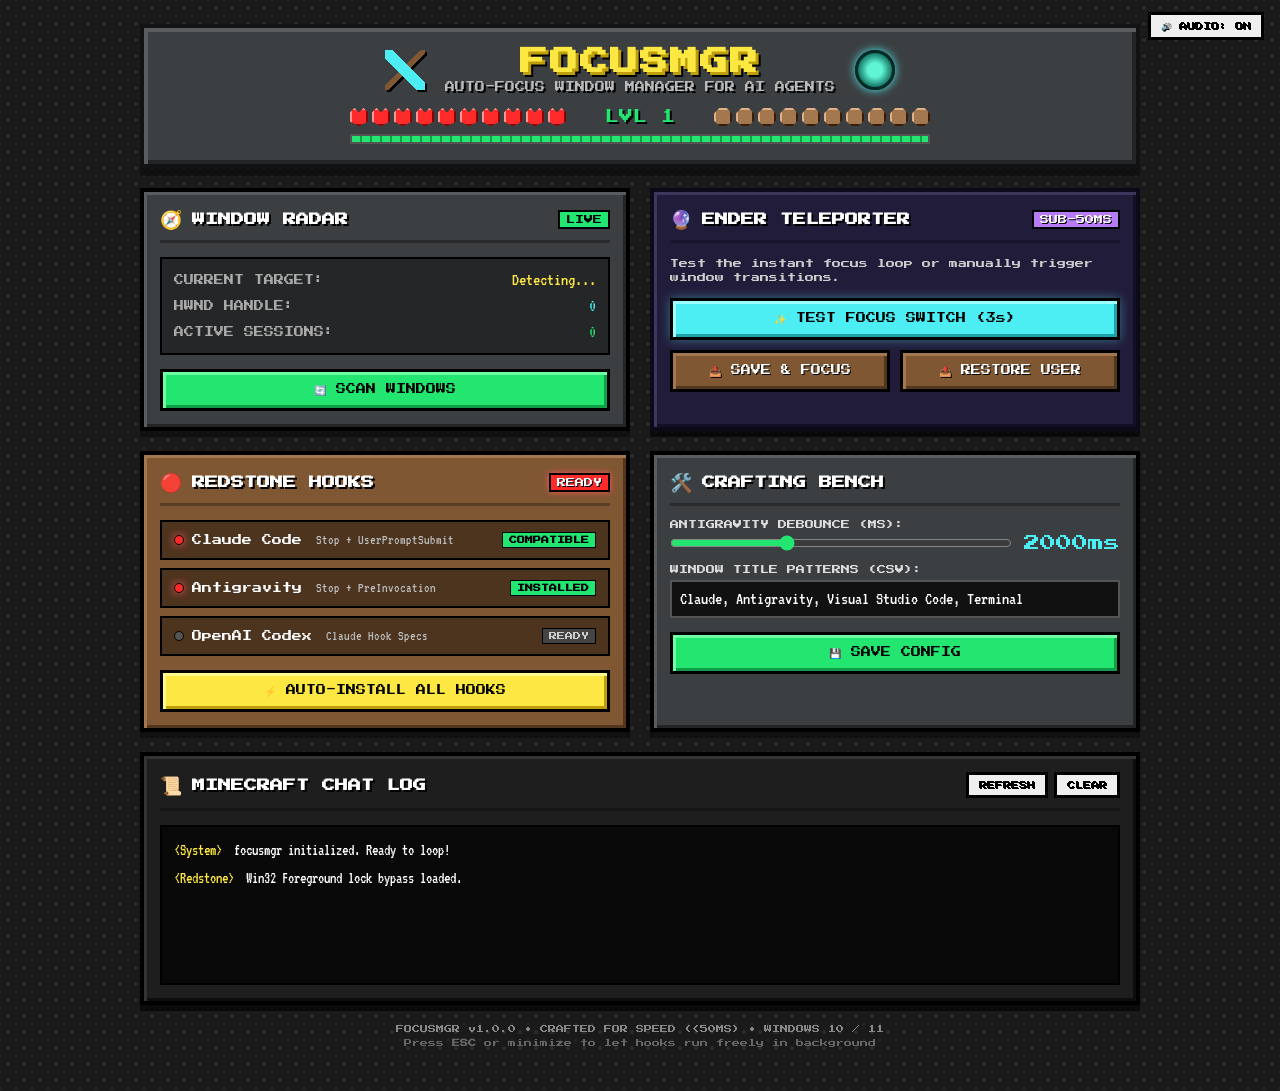
==== ui/index.html @ adc77a21 "feat: add Minecraft & colorful pixel themed UI dashboard with embedded server" ====
<!DOCTYPE html>
<html lang="en">
<head>
  <meta charset="UTF-8">
  <meta name="viewport" content="width=device-width, initial-scale=1.0">
  <title>focusmgr // Minecraft Pixel UI</title>
  <link rel="preconnect" href="https://fonts.googleapis.com">
  <link rel="preconnect" href="https://fonts.gstatic.com" crossorigin>
  <link href="https://fonts.googleapis.com/css2?family=Press+Start+2P&family=VT323&display=swap" rel="stylesheet">
  <link rel="stylesheet" href="style.css">
</head>
<body class="pixel-theme">
  <!-- Audio Controls overlay -->
  <div class="sound-toggle-bar">
    <button id="btn-sound-toggle" class="mc-btn mc-btn-small" title="Toggle retro 8-bit sounds">
      <span id="sound-icon">🔊</span> AUDIO: <span id="sound-status">ON</span>
    </button>
  </div>

  <div class="game-container">
    <!-- Header banner -->
    <header class="mc-header">
      <div class="title-container">
        <div class="pixel-icon sword-icon"></div>
        <div class="title-text-group">
          <h1 class="mc-title">FOCUSMGR</h1>
          <div class="mc-subtitle">AUTO-FOCUS WINDOW MANAGER FOR AI AGENTS</div>
        </div>
        <div class="pixel-icon pearl-icon"></div>
      </div>

      <!-- Player HUD -->
      <div class="player-hud">
        <div class="hud-row">
          <div class="hearts-container" id="hearts-bar" title="Active Agents Health">
            <!-- 10 pixel hearts rendered by JS -->
          </div>
          <div class="xp-level-badge" id="xp-level" title="Focus Switch Level">LVL 1</div>
          <div class="hunger-container" id="hunger-bar" title="Focus Manager Stamina">
            <!-- 10 pixel drumsticks rendered by JS -->
          </div>
        </div>
        <div class="xp-bar-container" title="System Experience / Hook Activity">
          <div class="xp-bar-fill" id="xp-fill"></div>
        </div>
      </div>
    </header>

    <!-- Main Grid -->
    <main class="dashboard-grid">
      <!-- Card 1: Active Window Radar (Compass) -->
      <section class="mc-card stone-card" id="radar-section">
        <div class="card-header">
          <span class="header-icon">🧭</span>
          <h2>WINDOW RADAR</h2>
          <span class="radar-ping" id="radar-indicator">LIVE</span>
        </div>
        <div class="card-body">
          <div class="radar-box">
            <div class="stat-row">
              <span class="stat-label">CURRENT TARGET:</span>
              <span class="stat-value highlight-gold" id="current-window-title">Detecting...</span>
            </div>
            <div class="stat-row">
              <span class="stat-label">HWND HANDLE:</span>
              <span class="stat-value highlight-cyan" id="current-window-hwnd">0</span>
            </div>
            <div class="stat-row">
              <span class="stat-label">ACTIVE SESSIONS:</span>
              <span class="stat-value highlight-emerald" id="active-sessions-count">0</span>
            </div>
          </div>
          <div class="button-group">
            <button id="btn-refresh-radar" class="mc-btn mc-btn-green">
              <span>🔄 SCAN WINDOWS</span>
            </button>
          </div>
        </div>
      </section>

      <!-- Card 2: Ender Pearl Teleporter (Test & Manual Controls) -->
      <section class="mc-card obsidian-card" id="teleport-section">
        <div class="card-header">
          <span class="header-icon">🔮</span>
          <h2>ENDER TELEPORTER</h2>
          <span class="badge-ender">SUB-50MS</span>
        </div>
        <div class="card-body">
          <p class="teleport-desc">
            Test the instant focus loop or manually trigger window transitions.
          </p>
          <div class="teleport-actions">
            <button id="btn-test-teleport" class="mc-btn mc-btn-diamond pulse-btn">
              <span>✨ TEST FOCUS SWITCH (3s)</span>
            </button>
            <div class="dual-buttons">
              <button id="btn-manual-save" class="mc-btn mc-btn-wood">
                <span>📥 SAVE & FOCUS</span>
              </button>
              <button id="btn-manual-restore" class="mc-btn mc-btn-wood">
                <span>📤 RESTORE USER</span>
              </button>
            </div>
          </div>
          <!-- Countdown Overlay Modal (Hidden by default) -->
          <div id="countdown-banner" class="countdown-banner hidden">
            <div class="countdown-text" id="countdown-text">WARPING IN 3...</div>
            <div class="countdown-subtext" id="countdown-subtext">Click on any other window now!</div>
          </div>
        </div>
      </section>

      <!-- Card 3: Redstone Hooks (Agent Integrations) -->
      <section class="mc-card wood-card" id="hooks-section">
        <div class="card-header">
          <span class="header-icon">🔴</span>
          <h2>REDSTONE HOOKS</h2>
          <span class="badge-redstone" id="hooks-status-badge">READY</span>
        </div>
        <div class="card-body">
          <div class="agent-list">
            <!-- Claude Code -->
            <div class="agent-item">
              <div class="agent-info">
                <span class="dust-dot active" id="dot-claude"></span>
                <span class="agent-name">Claude Code</span>
                <span class="agent-hook-info">Stop + UserPromptSubmit</span>
              </div>
              <span class="hook-badge active">COMPATIBLE</span>
            </div>

            <!-- Antigravity -->
            <div class="agent-item">
              <div class="agent-info">
                <span class="dust-dot active" id="dot-antigravity"></span>
                <span class="agent-name">Antigravity</span>
                <span class="agent-hook-info">Stop + PreInvocation</span>
              </div>
              <span class="hook-badge active">INSTALLED</span>
            </div>

            <!-- Codex -->
            <div class="agent-item">
              <div class="agent-info">
                <span class="dust-dot" id="dot-codex"></span>
                <span class="agent-name">OpenAI Codex</span>
                <span class="agent-hook-info">Claude Hook Specs</span>
              </div>
              <span class="hook-badge">READY</span>
            </div>
          </div>

          <div class="button-group">
            <button id="btn-install-hooks" class="mc-btn mc-btn-gold">
              <span>⚡ AUTO-INSTALL ALL HOOKS</span>
            </button>
          </div>
        </div>
      </section>

      <!-- Card 4: Redstone Repeater (Settings & Tuning) -->
      <section class="mc-card stone-card" id="settings-section">
        <div class="card-header">
          <span class="header-icon">🛠️</span>
          <h2>CRAFTING BENCH</h2>
        </div>
        <div class="card-body">
          <div class="form-group">
            <label for="input-debounce">ANTIGRAVITY DEBOUNCE (MS):</label>
            <div class="slider-container">
              <input type="range" id="input-debounce" min="500" max="5000" step="500" value="2000">
              <span id="debounce-val" class="highlight-cyan">2000ms</span>
            </div>
          </div>

          <div class="form-group">
            <label for="input-patterns">WINDOW TITLE PATTERNS (CSV):</label>
            <input type="text" id="input-patterns" class="mc-input" value="Claude, Antigravity, Visual Studio Code, Terminal">
          </div>

          <div class="button-group">
            <button id="btn-save-settings" class="mc-btn mc-btn-green">
              <span>💾 SAVE CONFIG</span>
            </button>
          </div>
        </div>
      </section>
    </main>

    <!-- Chat Console / Logs -->
    <section class="mc-card bedrock-card chat-section">
      <div class="card-header">
        <span class="header-icon">📜</span>
        <h2>MINECRAFT CHAT LOG</h2>
        <div class="chat-controls">
          <button id="btn-refresh-logs" class="mc-btn mc-btn-small">REFRESH</button>
          <button id="btn-clear-logs" class="mc-btn mc-btn-small">CLEAR</button>
        </div>
      </div>
      <div class="chat-log-window" id="chat-logs">
        <div class="chat-line"><span class="chat-sender">&lt;System&gt;</span> focusmgr initialized. Ready to loop!</div>
        <div class="chat-line"><span class="chat-sender">&lt;Redstone&gt;</span> Win32 Foreground lock bypass loaded.</div>
      </div>
    </section>

    <!-- Footer -->
    <footer class="mc-footer">
      <div>FOCUSMGR v1.0.0 &bull; CRAFTED FOR SPEED (&lt;50MS) &bull; WINDOWS 10 / 11</div>
      <div class="footer-hint">Press <b>ESC</b> or minimize to let hooks run freely in background</div>
    </footer>
  </div>

  <script src="app.js"></script>
</body>
</html>
---- ui/style.css ----
/* ==========================================================================
   MINECRAFT / COLOURFUL PIXEL THEME STYLESHEET FOR FOCUSMGR
   ========================================================================== */

:root {
  --mc-stone-light: #5a5d60;
  --mc-stone: #3c3f41;
  --mc-stone-dark: #222425;
  --mc-stone-shadow: #121314;

  --mc-wood-light: #a4784e;
  --mc-wood: #7f5733;
  --mc-wood-dark: #53361e;

  --mc-obsidian-light: #3f365e;
  --mc-obsidian: #221c3b;
  --mc-obsidian-dark: #120e24;

  --mc-diamond: #4dedf4;
  --mc-diamond-dark: #1ea3ab;
  --mc-emerald: #22e66f;
  --mc-emerald-dark: #119e48;
  --mc-gold: #fde843;
  --mc-gold-dark: #bf9e0b;
  --mc-redstone: #ff2a2a;
  --mc-redstone-glow: #ff5555;
  --mc-amethyst: #b87bf8;

  --mc-dirt: #866043;
  --mc-grass: #5d9e33;

  --font-pixel: 'Press Start 2P', monospace;
  --font-vt: 'VT323', monospace;
}

* {
  box-sizing: border-box;
  margin: 0;
  padding: 0;
  image-rendering: pixelated;
}

body.pixel-theme {
  background-color: #1a1a1a;
  background-image: 
    radial-gradient(#2a2a2a 15%, transparent 16%),
    radial-gradient(#222 15%, transparent 16%);
  background-size: 16px 16px;
  background-position: 0 0, 8px 8px;
  color: #ffffff;
  font-family: var(--font-pixel);
  min-height: 100vh;
  display: flex;
  justify-content: center;
  align-items: flex-start;
  padding: 24px 16px;
  user-select: none;
}

.sound-toggle-bar {
  position: fixed;
  top: 12px;
  right: 16px;
  z-index: 1000;
}

.game-container {
  width: 100%;
  max-width: 1000px;
  display: flex;
  flex-direction: column;
  gap: 20px;
}

/* ==========================================================================
   HEADER & PLAYER HUD
   ========================================================================== */

.mc-header {
  background: var(--mc-stone);
  border: 4px solid var(--mc-stone-shadow);
  box-shadow: 
    inset 4px 4px 0 var(--mc-stone-light),
    inset -4px -4px 0 var(--mc-stone-dark),
    0 8px 0 rgba(0, 0, 0, 0.4);
  padding: 20px;
  display: flex;
  flex-direction: column;
  gap: 16px;
  align-items: center;
}

.title-container {
  display: flex;
  align-items: center;
  gap: 20px;
  text-align: center;
}

.mc-title {
  font-size: 28px;
  color: var(--mc-gold);
  text-shadow: 
    3px 3px 0 var(--mc-gold-dark),
    5px 5px 0 #000;
  letter-spacing: 2px;
}

.mc-subtitle {
  font-size: 10px;
  color: #bbb;
  margin-top: 6px;
  text-shadow: 2px 2px 0 #000;
}

/* Pixel Icons */
.pixel-icon {
  width: 40px;
  height: 40px;
  display: inline-block;
  position: relative;
}

.sword-icon {
  background: 
    linear-gradient(45deg, transparent 40%, var(--mc-diamond) 40%, var(--mc-diamond) 60%, transparent 60%),
    linear-gradient(-45deg, transparent 45%, var(--mc-wood) 45%, var(--mc-wood) 55%, transparent 55%);
  filter: drop-shadow(2px 2px 0 #000);
}

.pearl-icon {
  background: radial-gradient(circle, #5ff4d4 30%, #177868 70%, #0c3d35 90%);
  border: 3px solid #062b25;
  border-radius: 50%;
  box-shadow: 0 0 10px #4dedf4;
  animation: floatOrb 2s ease-in-out infinite alternate;
}

@keyframes floatOrb {
  0% { transform: translateY(0); box-shadow: 0 0 8px #4dedf4; }
  100% { transform: translateY(-6px); box-shadow: 0 0 16px #4dedf4; }
}

/* HUD Bars */
.player-hud {
  width: 100%;
  max-width: 580px;
  display: flex;
  flex-direction: column;
  gap: 8px;
  align-items: center;
}

.hud-row {
  display: flex;
  justify-content: space-between;
  align-items: center;
  width: 100%;
}

.hearts-container, .hunger-container {
  display: flex;
  gap: 4px;
}

.pixel-heart {
  width: 18px;
  height: 18px;
  background-color: var(--mc-redstone);
  box-shadow: inset 2px 2px 0 #ff9999, inset -2px -2px 0 #880000, 1px 1px 0 #000;
  clip-path: polygon(25% 0%, 50% 25%, 75% 0%, 100% 25%, 100% 75%, 50% 100%, 0% 75%, 0% 25%);
}

.pixel-drumstick {
  width: 18px;
  height: 18px;
  background-color: var(--mc-wood-light);
  box-shadow: inset 2px 2px 0 #dfaf85, inset -2px -2px 0 #3a1c06, 1px 1px 0 #000;
  clip-path: polygon(30% 0, 70% 0, 100% 30%, 100% 70%, 70% 100%, 30% 100%, 0 70%, 0 30%);
}

.xp-level-badge {
  color: var(--mc-emerald);
  font-size: 14px;
  text-shadow: 2px 2px 0 #000;
  padding: 0 8px;
}

.xp-bar-container {
  width: 100%;
  height: 10px;
  background: #000;
  border: 2px solid #555;
  box-shadow: inset 1px 1px 0 #222;
  position: relative;
  overflow: hidden;
}

.xp-bar-fill {
  height: 100%;
  width: 100%;
  background: repeating-linear-gradient(
    90deg,
    var(--mc-emerald),
    var(--mc-emerald) 8px,
    var(--mc-emerald-dark) 8px,
    var(--mc-emerald-dark) 10px
  );
  transition: width 0.3s ease;
}

/* ==========================================================================
   CARDS & GRID
   ========================================================================== */

.dashboard-grid {
  display: grid;
  grid-template-columns: repeat(auto-fit, minmax(440px, 1fr));
  gap: 20px;
}

.mc-card {
  padding: 16px;
  border: 4px solid #000;
  box-shadow: 0 6px 0 rgba(0,0,0,0.5);
  display: flex;
  flex-direction: column;
  gap: 14px;
}

.stone-card {
  background: var(--mc-stone);
  box-shadow: 
    inset 3px 3px 0 var(--mc-stone-light),
    inset -3px -3px 0 var(--mc-stone-dark),
    0 6px 0 rgba(0,0,0,0.4);
}

.obsidian-card {
  background: var(--mc-obsidian);
  box-shadow: 
    inset 3px 3px 0 var(--mc-obsidian-light),
    inset -3px -3px 0 var(--mc-obsidian-dark),
    0 6px 0 rgba(0,0,0,0.6);
  border-color: #0c0a18;
}

.wood-card {
  background: var(--mc-wood);
  box-shadow: 
    inset 3px 3px 0 var(--mc-wood-light),
    inset -3px -3px 0 var(--mc-wood-dark),
    0 6px 0 rgba(0,0,0,0.4);
}

.bedrock-card {
  background: #1e1e1e;
  box-shadow: 
    inset 3px 3px 0 #333,
    inset -3px -3px 0 #0d0d0d,
    0 6px 0 rgba(0,0,0,0.6);
}

.card-header {
  display: flex;
  align-items: center;
  gap: 10px;
  border-bottom: 3px solid rgba(0, 0, 0, 0.3);
  padding-bottom: 10px;
}

.card-header h2 {
  font-size: 13px;
  color: #fff;
  text-shadow: 2px 2px 0 #000;
  flex: 1;
}

.header-icon {
  font-size: 18px;
}

.radar-ping {
  font-size: 9px;
  background: var(--mc-emerald);
  color: #000;
  padding: 3px 6px;
  border: 2px solid #000;
  animation: radarBlink 1.5s infinite;
}

@keyframes radarBlink {
  0%, 100% { opacity: 1; }
  50% { opacity: 0.4; }
}

.badge-ender {
  font-size: 9px;
  background: var(--mc-amethyst);
  color: #fff;
  padding: 3px 6px;
  border: 2px solid #000;
  text-shadow: 1px 1px 0 #000;
}

.badge-redstone {
  font-size: 9px;
  background: var(--mc-redstone);
  color: #fff;
  padding: 3px 6px;
  border: 2px solid #000;
  box-shadow: 0 0 6px var(--mc-redstone-glow);
  text-shadow: 1px 1px 0 #000;
}

.card-body {
  display: flex;
  flex-direction: column;
  gap: 14px;
}

/* Radar Details Box */
.radar-box {
  background: rgba(0, 0, 0, 0.4);
  border: 2px solid #000;
  padding: 12px;
  display: flex;
  flex-direction: column;
  gap: 8px;
}

.stat-row {
  display: flex;
  justify-content: space-between;
  align-items: center;
  font-size: 10px;
}

.stat-label {
  color: #aaa;
}

.stat-value {
  font-family: var(--font-vt);
  font-size: 18px;
  max-width: 260px;
  overflow: hidden;
  text-overflow: ellipsis;
  white-space: nowrap;
}

.highlight-gold { color: var(--mc-gold); }
.highlight-cyan { color: var(--mc-diamond); }
.highlight-emerald { color: var(--mc-emerald); }

/* Buttons */
.mc-btn {
  font-family: var(--font-pixel);
  font-size: 10px;
  padding: 12px 14px;
  border: 3px solid #000;
  cursor: pointer;
  outline: none;
  display: inline-flex;
  justify-content: center;
  align-items: center;
  gap: 8px;
  text-align: center;
  text-shadow: 1px 1px 0 #000;
  transition: transform 0.05s ease;
  user-select: none;
}

.mc-btn:active {
  transform: translate(2px, 2px);
  box-shadow: none !important;
}

.mc-btn-small {
  padding: 6px 10px;
  font-size: 8px;
}

/* Button Themes */
.mc-btn-green {
  background: var(--mc-emerald);
  color: #000;
  text-shadow: none;
  box-shadow: inset 3px 3px 0 #6effa2, inset -3px -3px 0 var(--mc-emerald-dark);
}

.mc-btn-diamond {
  background: var(--mc-diamond);
  color: #000;
  text-shadow: none;
  box-shadow: inset 3px 3px 0 #9effff, inset -3px -3px 0 var(--mc-diamond-dark), 0 0 10px rgba(77, 237, 244, 0.4);
}

.mc-btn-gold {
  background: var(--mc-gold);
  color: #000;
  text-shadow: none;
  box-shadow: inset 3px 3px 0 #fff88f, inset -3px -3px 0 var(--mc-gold-dark);
}

.mc-btn-wood {
  background: var(--mc-wood);
  color: #fff;
  box-shadow: inset 3px 3px 0 var(--mc-wood-light), inset -3px -3px 0 var(--mc-wood-dark);
}

.pulse-btn {
  animation: buttonPulse 2.5s infinite;
}

@keyframes buttonPulse {
  0%, 100% { box-shadow: inset 3px 3px 0 #9effff, inset -3px -3px 0 var(--mc-diamond-dark), 0 0 4px #4dedf4; }
  50% { box-shadow: inset 3px 3px 0 #9effff, inset -3px -3px 0 var(--mc-diamond-dark), 0 0 18px #4dedf4; }
}

.button-group {
  display: flex;
  gap: 10px;
}

.button-group .mc-btn {
  flex: 1;
}

.dual-buttons {
  display: flex;
  gap: 10px;
}

.dual-buttons .mc-btn {
  flex: 1;
}

.teleport-desc {
  font-size: 9px;
  color: #ccc;
  line-height: 1.5;
}

.teleport-actions {
  display: flex;
  flex-direction: column;
  gap: 10px;
}

/* Countdown Banner */
.countdown-banner {
  background: rgba(0, 0, 0, 0.85);
  border: 3px solid var(--mc-diamond);
  padding: 16px;
  text-align: center;
  display: flex;
  flex-direction: column;
  gap: 8px;
  animation: borderGlow 1s infinite alternate;
}

@keyframes borderGlow {
  0% { border-color: var(--mc-diamond); }
  100% { border-color: var(--mc-amethyst); }
}

.countdown-banner.hidden {
  display: none;
}

.countdown-text {
  font-size: 16px;
  color: var(--mc-gold);
  text-shadow: 2px 2px 0 #000;
}

.countdown-subtext {
  font-size: 8px;
  color: #fff;
}

/* Agent List */
.agent-list {
  display: flex;
  flex-direction: column;
  gap: 8px;
}

.agent-item {
  background: rgba(0, 0, 0, 0.4);
  border: 2px solid #000;
  padding: 10px 12px;
  display: flex;
  justify-content: space-between;
  align-items: center;
}

.agent-info {
  display: flex;
  align-items: center;
  gap: 8px;
}

.dust-dot {
  width: 10px;
  height: 10px;
  border-radius: 50%;
  background: #555;
  border: 1px solid #000;
}

.dust-dot.active {
  background: var(--mc-redstone);
  box-shadow: 0 0 8px var(--mc-redstone-glow);
}

.agent-name {
  font-size: 10px;
}

.agent-hook-info {
  font-family: var(--font-vt);
  font-size: 14px;
  color: #bbb;
  margin-left: 6px;
}

.hook-badge {
  font-size: 8px;
  padding: 3px 6px;
  background: #444;
  color: #ccc;
  border: 1px solid #000;
}

.hook-badge.active {
  background: var(--mc-emerald);
  color: #000;
  font-weight: bold;
}

/* Forms & Inputs */
.form-group {
  display: flex;
  flex-direction: column;
  gap: 6px;
}

.form-group label {
  font-size: 9px;
  color: #ddd;
}

.slider-container {
  display: flex;
  align-items: center;
  gap: 12px;
}

input[type="range"] {
  flex: 1;
  accent-color: var(--mc-emerald);
  cursor: pointer;
}

.mc-input {
  font-family: var(--font-vt);
  font-size: 18px;
  padding: 8px;
  background: #111;
  color: #fff;
  border: 2px solid #555;
  outline: none;
}

.mc-input:focus {
  border-color: var(--mc-diamond);
}

/* Chat Log Box */
.chat-section {
  grid-column: 1 / -1;
}

.chat-controls {
  display: flex;
  gap: 6px;
}

.chat-log-window {
  background: rgba(0, 0, 0, 0.7);
  border: 2px solid #000;
  padding: 12px;
  height: 160px;
  overflow-y: auto;
  display: flex;
  flex-direction: column;
  gap: 6px;
  font-family: var(--font-vt);
  font-size: 16px;
}

.chat-line {
  line-height: 1.4;
  word-break: break-word;
}

.chat-sender {
  color: var(--mc-gold);
  margin-right: 6px;
}

.chat-line.info { color: #fff; }
.chat-line.warn { color: var(--mc-gold); }
.chat-line.error { color: var(--mc-redstone); }
.chat-line.success { color: var(--mc-emerald); }

/* Footer */
.mc-footer {
  text-align: center;
  font-size: 8px;
  color: #888;
  display: flex;
  flex-direction: column;
  gap: 6px;
  padding-bottom: 20px;
}

.footer-hint {
  color: #666;
}

/* Scrollbars */
::-webkit-scrollbar {
  width: 8px;
}
::-webkit-scrollbar-track {
  background: #111;
}
::-webkit-scrollbar-thumb {
  background: var(--mc-stone-light);
  border: 2px solid #000;
}
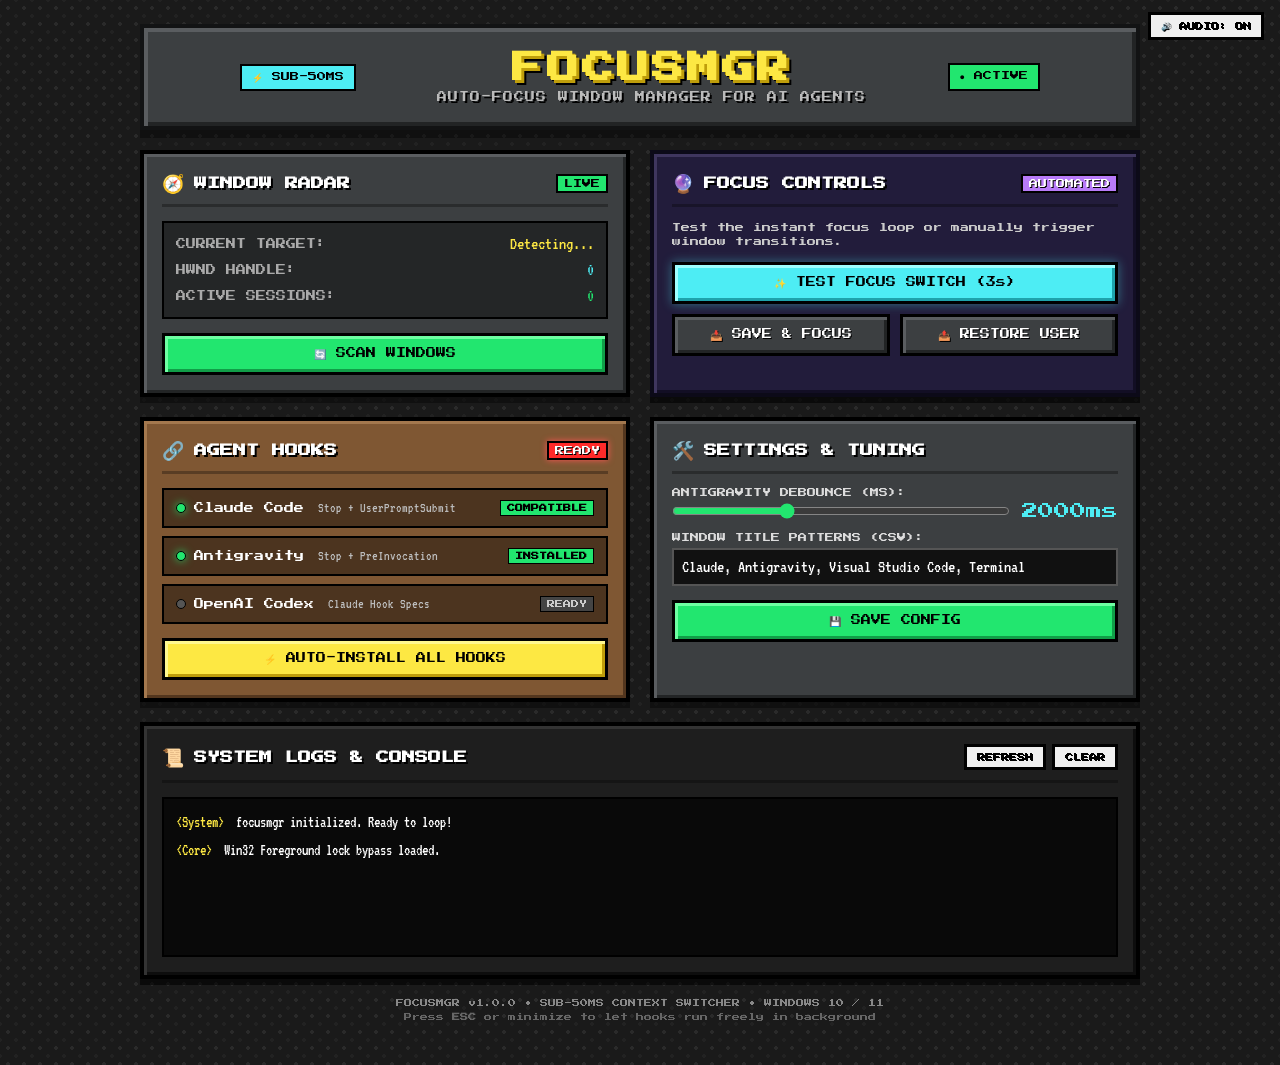
==== commit 4908e27d: "refactor: remove Minecraft references, health bar, and food bar; clean colourful pixel theme" ====
--- a/ui/index.html
+++ b/ui/index.html
@@ -3,7 +3,7 @@
 <head>
   <meta charset="UTF-8">
   <meta name="viewport" content="width=device-width, initial-scale=1.0">
-  <title>focusmgr // Minecraft Pixel UI</title>
+  <title>focusmgr // Pixel UI</title>
   <link rel="preconnect" href="https://fonts.googleapis.com">
   <link rel="preconnect" href="https://fonts.gstatic.com" crossorigin>
   <link href="https://fonts.googleapis.com/css2?family=Press+Start+2P&family=VT323&display=swap" rel="stylesheet">
@@ -12,44 +12,28 @@
 <body class="pixel-theme">
   <!-- Audio Controls overlay -->
   <div class="sound-toggle-bar">
-    <button id="btn-sound-toggle" class="mc-btn mc-btn-small" title="Toggle retro 8-bit sounds">
+    <button id="btn-sound-toggle" class="pixel-btn pixel-btn-small" title="Toggle retro 8-bit sounds">
       <span id="sound-icon">🔊</span> AUDIO: <span id="sound-status">ON</span>
     </button>
   </div>
 
   <div class="game-container">
     <!-- Header banner -->
-    <header class="mc-header">
+    <header class="pixel-header">
       <div class="title-container">
-        <div class="pixel-icon sword-icon"></div>
+        <span class="pixel-badge badge-speed">⚡ SUB-50MS</span>
         <div class="title-text-group">
-          <h1 class="mc-title">FOCUSMGR</h1>
-          <div class="mc-subtitle">AUTO-FOCUS WINDOW MANAGER FOR AI AGENTS</div>
+          <h1 class="pixel-title">FOCUSMGR</h1>
+          <div class="pixel-subtitle">AUTO-FOCUS WINDOW MANAGER FOR AI AGENTS</div>
         </div>
-        <div class="pixel-icon pearl-icon"></div>
-      </div>
-
-      <!-- Player HUD -->
-      <div class="player-hud">
-        <div class="hud-row">
-          <div class="hearts-container" id="hearts-bar" title="Active Agents Health">
-            <!-- 10 pixel hearts rendered by JS -->
-          </div>
-          <div class="xp-level-badge" id="xp-level" title="Focus Switch Level">LVL 1</div>
-          <div class="hunger-container" id="hunger-bar" title="Focus Manager Stamina">
-            <!-- 10 pixel drumsticks rendered by JS -->
-          </div>
-        </div>
-        <div class="xp-bar-container" title="System Experience / Hook Activity">
-          <div class="xp-bar-fill" id="xp-fill"></div>
-        </div>
+        <span class="pixel-badge badge-live">● ACTIVE</span>
       </div>
     </header>
 
     <!-- Main Grid -->
     <main class="dashboard-grid">
-      <!-- Card 1: Active Window Radar (Compass) -->
-      <section class="mc-card stone-card" id="radar-section">
+      <!-- Card 1: Active Window Radar -->
+      <section class="pixel-card dark-card" id="radar-section">
         <div class="card-header">
           <span class="header-icon">🧭</span>
           <h2>WINDOW RADAR</h2>
@@ -71,58 +55,58 @@
             </div>
           </div>
           <div class="button-group">
-            <button id="btn-refresh-radar" class="mc-btn mc-btn-green">
+            <button id="btn-refresh-radar" class="pixel-btn pixel-btn-green">
               <span>🔄 SCAN WINDOWS</span>
             </button>
           </div>
         </div>
       </section>
 
-      <!-- Card 2: Ender Pearl Teleporter (Test & Manual Controls) -->
-      <section class="mc-card obsidian-card" id="teleport-section">
+      <!-- Card 2: Focus Switcher (Test & Manual Controls) -->
+      <section class="pixel-card purple-card" id="teleport-section">
         <div class="card-header">
           <span class="header-icon">🔮</span>
-          <h2>ENDER TELEPORTER</h2>
-          <span class="badge-ender">SUB-50MS</span>
+          <h2>FOCUS CONTROLS</h2>
+          <span class="badge-purple">AUTOMATED</span>
         </div>
         <div class="card-body">
           <p class="teleport-desc">
             Test the instant focus loop or manually trigger window transitions.
           </p>
           <div class="teleport-actions">
-            <button id="btn-test-teleport" class="mc-btn mc-btn-diamond pulse-btn">
+            <button id="btn-test-teleport" class="pixel-btn pixel-btn-diamond pulse-btn">
               <span>✨ TEST FOCUS SWITCH (3s)</span>
             </button>
             <div class="dual-buttons">
-              <button id="btn-manual-save" class="mc-btn mc-btn-wood">
+              <button id="btn-manual-save" class="pixel-btn pixel-btn-dark">
                 <span>📥 SAVE & FOCUS</span>
               </button>
-              <button id="btn-manual-restore" class="mc-btn mc-btn-wood">
+              <button id="btn-manual-restore" class="pixel-btn pixel-btn-dark">
                 <span>📤 RESTORE USER</span>
               </button>
             </div>
           </div>
           <!-- Countdown Overlay Modal (Hidden by default) -->
           <div id="countdown-banner" class="countdown-banner hidden">
-            <div class="countdown-text" id="countdown-text">WARPING IN 3...</div>
+            <div class="countdown-text" id="countdown-text">SWITCHING IN 3...</div>
             <div class="countdown-subtext" id="countdown-subtext">Click on any other window now!</div>
           </div>
         </div>
       </section>
 
-      <!-- Card 3: Redstone Hooks (Agent Integrations) -->
-      <section class="mc-card wood-card" id="hooks-section">
+      <!-- Card 3: Agent Hooks -->
+      <section class="pixel-card brown-card" id="hooks-section">
         <div class="card-header">
-          <span class="header-icon">🔴</span>
-          <h2>REDSTONE HOOKS</h2>
-          <span class="badge-redstone" id="hooks-status-badge">READY</span>
+          <span class="header-icon">🔗</span>
+          <h2>AGENT HOOKS</h2>
+          <span class="badge-red" id="hooks-status-badge">READY</span>
         </div>
         <div class="card-body">
           <div class="agent-list">
             <!-- Claude Code -->
             <div class="agent-item">
               <div class="agent-info">
-                <span class="dust-dot active" id="dot-claude"></span>
+                <span class="status-dot active" id="dot-claude"></span>
                 <span class="agent-name">Claude Code</span>
                 <span class="agent-hook-info">Stop + UserPromptSubmit</span>
               </div>
@@ -132,7 +116,7 @@
             <!-- Antigravity -->
             <div class="agent-item">
               <div class="agent-info">
-                <span class="dust-dot active" id="dot-antigravity"></span>
+                <span class="status-dot active" id="dot-antigravity"></span>
                 <span class="agent-name">Antigravity</span>
                 <span class="agent-hook-info">Stop + PreInvocation</span>
               </div>
@@ -142,7 +126,7 @@
             <!-- Codex -->
             <div class="agent-item">
               <div class="agent-info">
-                <span class="dust-dot" id="dot-codex"></span>
+                <span class="status-dot" id="dot-codex"></span>
                 <span class="agent-name">OpenAI Codex</span>
                 <span class="agent-hook-info">Claude Hook Specs</span>
               </div>
@@ -151,18 +135,18 @@
           </div>
 
           <div class="button-group">
-            <button id="btn-install-hooks" class="mc-btn mc-btn-gold">
+            <button id="btn-install-hooks" class="pixel-btn pixel-btn-gold">
               <span>⚡ AUTO-INSTALL ALL HOOKS</span>
             </button>
           </div>
         </div>
       </section>
 
-      <!-- Card 4: Redstone Repeater (Settings & Tuning) -->
-      <section class="mc-card stone-card" id="settings-section">
+      <!-- Card 4: Settings & Tuning -->
+      <section class="pixel-card dark-card" id="settings-section">
         <div class="card-header">
           <span class="header-icon">🛠️</span>
-          <h2>CRAFTING BENCH</h2>
+          <h2>SETTINGS & TUNING</h2>
         </div>
         <div class="card-body">
           <div class="form-group">
@@ -175,11 +159,11 @@
 
           <div class="form-group">
             <label for="input-patterns">WINDOW TITLE PATTERNS (CSV):</label>
-            <input type="text" id="input-patterns" class="mc-input" value="Claude, Antigravity, Visual Studio Code, Terminal">
+            <input type="text" id="input-patterns" class="pixel-input" value="Claude, Antigravity, Visual Studio Code, Terminal">
           </div>
 
           <div class="button-group">
-            <button id="btn-save-settings" class="mc-btn mc-btn-green">
+            <button id="btn-save-settings" class="pixel-btn pixel-btn-green">
               <span>💾 SAVE CONFIG</span>
             </button>
           </div>
@@ -188,24 +172,24 @@
     </main>
 
     <!-- Chat Console / Logs -->
-    <section class="mc-card bedrock-card chat-section">
+    <section class="pixel-card bedrock-card chat-section">
       <div class="card-header">
         <span class="header-icon">📜</span>
-        <h2>MINECRAFT CHAT LOG</h2>
+        <h2>SYSTEM LOGS & CONSOLE</h2>
         <div class="chat-controls">
-          <button id="btn-refresh-logs" class="mc-btn mc-btn-small">REFRESH</button>
-          <button id="btn-clear-logs" class="mc-btn mc-btn-small">CLEAR</button>
+          <button id="btn-refresh-logs" class="pixel-btn pixel-btn-small">REFRESH</button>
+          <button id="btn-clear-logs" class="pixel-btn pixel-btn-small">CLEAR</button>
         </div>
       </div>
       <div class="chat-log-window" id="chat-logs">
         <div class="chat-line"><span class="chat-sender">&lt;System&gt;</span> focusmgr initialized. Ready to loop!</div>
-        <div class="chat-line"><span class="chat-sender">&lt;Redstone&gt;</span> Win32 Foreground lock bypass loaded.</div>
+        <div class="chat-line"><span class="chat-sender">&lt;Core&gt;</span> Win32 Foreground lock bypass loaded.</div>
       </div>
     </section>
 
     <!-- Footer -->
-    <footer class="mc-footer">
-      <div>FOCUSMGR v1.0.0 &bull; CRAFTED FOR SPEED (&lt;50MS) &bull; WINDOWS 10 / 11</div>
+    <footer class="pixel-footer">
+      <div>FOCUSMGR v1.0.0 &bull; SUB-50MS CONTEXT SWITCHER &bull; WINDOWS 10 / 11</div>
       <div class="footer-hint">Press <b>ESC</b> or minimize to let hooks run freely in background</div>
     </footer>
   </div>
--- a/ui/style.css
+++ b/ui/style.css
@@ -1,33 +1,30 @@
 /* ==========================================================================
-   MINECRAFT / COLOURFUL PIXEL THEME STYLESHEET FOR FOCUSMGR
+   COLOURFUL PIXEL THEME STYLESHEET FOR FOCUSMGR
    ========================================================================== */
 
 :root {
-  --mc-stone-light: #5a5d60;
-  --mc-stone: #3c3f41;
-  --mc-stone-dark: #222425;
-  --mc-stone-shadow: #121314;
-
-  --mc-wood-light: #a4784e;
-  --mc-wood: #7f5733;
-  --mc-wood-dark: #53361e;
-
-  --mc-obsidian-light: #3f365e;
-  --mc-obsidian: #221c3b;
-  --mc-obsidian-dark: #120e24;
-
-  --mc-diamond: #4dedf4;
-  --mc-diamond-dark: #1ea3ab;
-  --mc-emerald: #22e66f;
-  --mc-emerald-dark: #119e48;
-  --mc-gold: #fde843;
-  --mc-gold-dark: #bf9e0b;
-  --mc-redstone: #ff2a2a;
-  --mc-redstone-glow: #ff5555;
-  --mc-amethyst: #b87bf8;
-
-  --mc-dirt: #866043;
-  --mc-grass: #5d9e33;
+  --pixel-dark-light: #5a5d60;
+  --pixel-dark: #3c3f41;
+  --pixel-darker: #222425;
+  --pixel-shadow: #121314;
+
+  --pixel-brown-light: #a4784e;
+  --pixel-brown: #7f5733;
+  --pixel-brown-dark: #53361e;
+
+  --pixel-purple-light: #3f365e;
+  --pixel-purple: #221c3b;
+  --pixel-purple-dark: #120e24;
+
+  --pixel-diamond: #4dedf4;
+  --pixel-diamond-dark: #1ea3ab;
+  --pixel-emerald: #22e66f;
+  --pixel-emerald-dark: #119e48;
+  --pixel-gold: #fde843;
+  --pixel-gold-dark: #bf9e0b;
+  --pixel-red: #ff2a2a;
+  --pixel-red-glow: #ff5555;
+  --pixel-amethyst: #b87bf8;
 
   --font-pixel: 'Press Start 2P', monospace;
   --font-vt: 'VT323', monospace;
@@ -73,17 +70,17 @@
 }
 
 /* ==========================================================================
-   HEADER & PLAYER HUD
+   HEADER
    ========================================================================== */
 
-.mc-header {
-  background: var(--mc-stone);
-  border: 4px solid var(--mc-stone-shadow);
+.pixel-header {
+  background: var(--pixel-dark);
+  border: 4px solid var(--pixel-shadow);
   box-shadow: 
-    inset 4px 4px 0 var(--mc-stone-light),
-    inset -4px -4px 0 var(--mc-stone-dark),
+    inset 4px 4px 0 var(--pixel-dark-light),
+    inset -4px -4px 0 var(--pixel-darker),
     0 8px 0 rgba(0, 0, 0, 0.4);
-  padding: 20px;
+  padding: 24px 20px;
   display: flex;
   flex-direction: column;
   gap: 16px;
@@ -93,120 +90,55 @@
 .title-container {
   display: flex;
   align-items: center;
-  gap: 20px;
+  justify-content: space-between;
+  width: 100%;
+  max-width: 800px;
+}
+
+.title-text-group {
   text-align: center;
 }
 
-.mc-title {
-  font-size: 28px;
-  color: var(--mc-gold);
+.pixel-title {
+  font-size: 32px;
+  color: var(--pixel-gold);
   text-shadow: 
-    3px 3px 0 var(--mc-gold-dark),
+    3px 3px 0 var(--pixel-gold-dark),
     5px 5px 0 #000;
-  letter-spacing: 2px;
-}
-
-.mc-subtitle {
+  letter-spacing: 3px;
+}
+
+.pixel-subtitle {
   font-size: 10px;
   color: #bbb;
-  margin-top: 6px;
+  margin-top: 8px;
   text-shadow: 2px 2px 0 #000;
-}
-
-/* Pixel Icons */
-.pixel-icon {
-  width: 40px;
-  height: 40px;
-  display: inline-block;
-  position: relative;
-}
-
-.sword-icon {
-  background: 
-    linear-gradient(45deg, transparent 40%, var(--mc-diamond) 40%, var(--mc-diamond) 60%, transparent 60%),
-    linear-gradient(-45deg, transparent 45%, var(--mc-wood) 45%, var(--mc-wood) 55%, transparent 55%);
-  filter: drop-shadow(2px 2px 0 #000);
-}
-
-.pearl-icon {
-  background: radial-gradient(circle, #5ff4d4 30%, #177868 70%, #0c3d35 90%);
-  border: 3px solid #062b25;
-  border-radius: 50%;
-  box-shadow: 0 0 10px #4dedf4;
-  animation: floatOrb 2s ease-in-out infinite alternate;
-}
-
-@keyframes floatOrb {
-  0% { transform: translateY(0); box-shadow: 0 0 8px #4dedf4; }
-  100% { transform: translateY(-6px); box-shadow: 0 0 16px #4dedf4; }
-}
-
-/* HUD Bars */
-.player-hud {
-  width: 100%;
-  max-width: 580px;
-  display: flex;
-  flex-direction: column;
-  gap: 8px;
-  align-items: center;
-}
-
-.hud-row {
-  display: flex;
-  justify-content: space-between;
-  align-items: center;
-  width: 100%;
-}
-
-.hearts-container, .hunger-container {
-  display: flex;
-  gap: 4px;
-}
-
-.pixel-heart {
-  width: 18px;
-  height: 18px;
-  background-color: var(--mc-redstone);
-  box-shadow: inset 2px 2px 0 #ff9999, inset -2px -2px 0 #880000, 1px 1px 0 #000;
-  clip-path: polygon(25% 0%, 50% 25%, 75% 0%, 100% 25%, 100% 75%, 50% 100%, 0% 75%, 0% 25%);
-}
-
-.pixel-drumstick {
-  width: 18px;
-  height: 18px;
-  background-color: var(--mc-wood-light);
-  box-shadow: inset 2px 2px 0 #dfaf85, inset -2px -2px 0 #3a1c06, 1px 1px 0 #000;
-  clip-path: polygon(30% 0, 70% 0, 100% 30%, 100% 70%, 70% 100%, 30% 100%, 0 70%, 0 30%);
-}
-
-.xp-level-badge {
-  color: var(--mc-emerald);
-  font-size: 14px;
-  text-shadow: 2px 2px 0 #000;
-  padding: 0 8px;
-}
-
-.xp-bar-container {
-  width: 100%;
-  height: 10px;
-  background: #000;
-  border: 2px solid #555;
-  box-shadow: inset 1px 1px 0 #222;
-  position: relative;
-  overflow: hidden;
-}
-
-.xp-bar-fill {
-  height: 100%;
-  width: 100%;
-  background: repeating-linear-gradient(
-    90deg,
-    var(--mc-emerald),
-    var(--mc-emerald) 8px,
-    var(--mc-emerald-dark) 8px,
-    var(--mc-emerald-dark) 10px
-  );
-  transition: width 0.3s ease;
+  letter-spacing: 1px;
+}
+
+.pixel-badge {
+  font-size: 9px;
+  padding: 6px 10px;
+  border: 2px solid #000;
+  text-shadow: 1px 1px 0 #000;
+}
+
+.badge-speed {
+  background: var(--pixel-diamond);
+  color: #000;
+  text-shadow: none;
+}
+
+.badge-live {
+  background: var(--pixel-emerald);
+  color: #000;
+  text-shadow: none;
+  animation: liveBlink 1.5s infinite;
+}
+
+@keyframes liveBlink {
+  0%, 100% { opacity: 1; }
+  50% { opacity: 0.5; }
 }
 
 /* ==========================================================================
@@ -219,8 +151,8 @@
   gap: 20px;
 }
 
-.mc-card {
-  padding: 16px;
+.pixel-card {
+  padding: 18px;
   border: 4px solid #000;
   box-shadow: 0 6px 0 rgba(0,0,0,0.5);
   display: flex;
@@ -228,28 +160,28 @@
   gap: 14px;
 }
 
-.stone-card {
-  background: var(--mc-stone);
+.dark-card {
+  background: var(--pixel-dark);
   box-shadow: 
-    inset 3px 3px 0 var(--mc-stone-light),
-    inset -3px -3px 0 var(--mc-stone-dark),
+    inset 3px 3px 0 var(--pixel-dark-light),
+    inset -3px -3px 0 var(--pixel-darker),
     0 6px 0 rgba(0,0,0,0.4);
 }
 
-.obsidian-card {
-  background: var(--mc-obsidian);
+.purple-card {
+  background: var(--pixel-purple);
   box-shadow: 
-    inset 3px 3px 0 var(--mc-obsidian-light),
-    inset -3px -3px 0 var(--mc-obsidian-dark),
+    inset 3px 3px 0 var(--pixel-purple-light),
+    inset -3px -3px 0 var(--pixel-purple-dark),
     0 6px 0 rgba(0,0,0,0.6);
   border-color: #0c0a18;
 }
 
-.wood-card {
-  background: var(--mc-wood);
+.brown-card {
+  background: var(--pixel-brown);
   box-shadow: 
-    inset 3px 3px 0 var(--mc-wood-light),
-    inset -3px -3px 0 var(--mc-wood-dark),
+    inset 3px 3px 0 var(--pixel-brown-light),
+    inset -3px -3px 0 var(--pixel-brown-dark),
     0 6px 0 rgba(0,0,0,0.4);
 }
 
@@ -282,7 +214,7 @@
 
 .radar-ping {
   font-size: 9px;
-  background: var(--mc-emerald);
+  background: var(--pixel-emerald);
   color: #000;
   padding: 3px 6px;
   border: 2px solid #000;
@@ -294,22 +226,22 @@
   50% { opacity: 0.4; }
 }
 
-.badge-ender {
+.badge-purple {
   font-size: 9px;
-  background: var(--mc-amethyst);
+  background: var(--pixel-amethyst);
   color: #fff;
   padding: 3px 6px;
   border: 2px solid #000;
   text-shadow: 1px 1px 0 #000;
 }
 
-.badge-redstone {
+.badge-red {
   font-size: 9px;
-  background: var(--mc-redstone);
+  background: var(--pixel-red);
   color: #fff;
   padding: 3px 6px;
   border: 2px solid #000;
-  box-shadow: 0 0 6px var(--mc-redstone-glow);
+  box-shadow: 0 0 6px var(--pixel-red-glow);
   text-shadow: 1px 1px 0 #000;
 }
 
@@ -349,12 +281,12 @@
   white-space: nowrap;
 }
 
-.highlight-gold { color: var(--mc-gold); }
-.highlight-cyan { color: var(--mc-diamond); }
-.highlight-emerald { color: var(--mc-emerald); }
+.highlight-gold { color: var(--pixel-gold); }
+.highlight-cyan { color: var(--pixel-diamond); }
+.highlight-emerald { color: var(--pixel-emerald); }
 
 /* Buttons */
-.mc-btn {
+.pixel-btn {
   font-family: var(--font-pixel);
   font-size: 10px;
   padding: 12px 14px;
@@ -371,42 +303,42 @@
   user-select: none;
 }
 
-.mc-btn:active {
+.pixel-btn:active {
   transform: translate(2px, 2px);
   box-shadow: none !important;
 }
 
-.mc-btn-small {
+.pixel-btn-small {
   padding: 6px 10px;
   font-size: 8px;
 }
 
 /* Button Themes */
-.mc-btn-green {
-  background: var(--mc-emerald);
+.pixel-btn-green {
+  background: var(--pixel-emerald);
   color: #000;
   text-shadow: none;
-  box-shadow: inset 3px 3px 0 #6effa2, inset -3px -3px 0 var(--mc-emerald-dark);
-}
-
-.mc-btn-diamond {
-  background: var(--mc-diamond);
+  box-shadow: inset 3px 3px 0 #6effa2, inset -3px -3px 0 var(--pixel-emerald-dark);
+}
+
+.pixel-btn-diamond {
+  background: var(--pixel-diamond);
   color: #000;
   text-shadow: none;
-  box-shadow: inset 3px 3px 0 #9effff, inset -3px -3px 0 var(--mc-diamond-dark), 0 0 10px rgba(77, 237, 244, 0.4);
-}
-
-.mc-btn-gold {
-  background: var(--mc-gold);
+  box-shadow: inset 3px 3px 0 #9effff, inset -3px -3px 0 var(--pixel-diamond-dark), 0 0 10px rgba(77, 237, 244, 0.4);
+}
+
+.pixel-btn-gold {
+  background: var(--pixel-gold);
   color: #000;
   text-shadow: none;
-  box-shadow: inset 3px 3px 0 #fff88f, inset -3px -3px 0 var(--mc-gold-dark);
-}
-
-.mc-btn-wood {
-  background: var(--mc-wood);
+  box-shadow: inset 3px 3px 0 #fff88f, inset -3px -3px 0 var(--pixel-gold-dark);
+}
+
+.pixel-btn-dark {
+  background: var(--pixel-dark);
   color: #fff;
-  box-shadow: inset 3px 3px 0 var(--mc-wood-light), inset -3px -3px 0 var(--mc-wood-dark);
+  box-shadow: inset 3px 3px 0 var(--pixel-dark-light), inset -3px -3px 0 var(--pixel-darker);
 }
 
 .pulse-btn {
@@ -414,8 +346,8 @@
 }
 
 @keyframes buttonPulse {
-  0%, 100% { box-shadow: inset 3px 3px 0 #9effff, inset -3px -3px 0 var(--mc-diamond-dark), 0 0 4px #4dedf4; }
-  50% { box-shadow: inset 3px 3px 0 #9effff, inset -3px -3px 0 var(--mc-diamond-dark), 0 0 18px #4dedf4; }
+  0%, 100% { box-shadow: inset 3px 3px 0 #9effff, inset -3px -3px 0 var(--pixel-diamond-dark), 0 0 4px #4dedf4; }
+  50% { box-shadow: inset 3px 3px 0 #9effff, inset -3px -3px 0 var(--pixel-diamond-dark), 0 0 18px #4dedf4; }
 }
 
 .button-group {
@@ -423,7 +355,7 @@
   gap: 10px;
 }
 
-.button-group .mc-btn {
+.button-group .pixel-btn {
   flex: 1;
 }
 
@@ -432,7 +364,7 @@
   gap: 10px;
 }
 
-.dual-buttons .mc-btn {
+.dual-buttons .pixel-btn {
   flex: 1;
 }
 
@@ -451,7 +383,7 @@
 /* Countdown Banner */
 .countdown-banner {
   background: rgba(0, 0, 0, 0.85);
-  border: 3px solid var(--mc-diamond);
+  border: 3px solid var(--pixel-diamond);
   padding: 16px;
   text-align: center;
   display: flex;
@@ -461,8 +393,8 @@
 }
 
 @keyframes borderGlow {
-  0% { border-color: var(--mc-diamond); }
-  100% { border-color: var(--mc-amethyst); }
+  0% { border-color: var(--pixel-diamond); }
+  100% { border-color: var(--pixel-amethyst); }
 }
 
 .countdown-banner.hidden {
@@ -471,7 +403,7 @@
 
 .countdown-text {
   font-size: 16px;
-  color: var(--mc-gold);
+  color: var(--pixel-gold);
   text-shadow: 2px 2px 0 #000;
 }
 
@@ -502,7 +434,7 @@
   gap: 8px;
 }
 
-.dust-dot {
+.status-dot {
   width: 10px;
   height: 10px;
   border-radius: 50%;
@@ -510,9 +442,9 @@
   border: 1px solid #000;
 }
 
-.dust-dot.active {
-  background: var(--mc-redstone);
-  box-shadow: 0 0 8px var(--mc-redstone-glow);
+.status-dot.active {
+  background: var(--pixel-emerald);
+  box-shadow: 0 0 8px rgba(34, 230, 111, 0.8);
 }
 
 .agent-name {
@@ -535,7 +467,7 @@
 }
 
 .hook-badge.active {
-  background: var(--mc-emerald);
+  background: var(--pixel-emerald);
   color: #000;
   font-weight: bold;
 }
@@ -560,11 +492,11 @@
 
 input[type="range"] {
   flex: 1;
-  accent-color: var(--mc-emerald);
+  accent-color: var(--pixel-emerald);
   cursor: pointer;
 }
 
-.mc-input {
+.pixel-input {
   font-family: var(--font-vt);
   font-size: 18px;
   padding: 8px;
@@ -574,8 +506,8 @@
   outline: none;
 }
 
-.mc-input:focus {
-  border-color: var(--mc-diamond);
+.pixel-input:focus {
+  border-color: var(--pixel-diamond);
 }
 
 /* Chat Log Box */
@@ -607,17 +539,17 @@
 }
 
 .chat-sender {
-  color: var(--mc-gold);
+  color: var(--pixel-gold);
   margin-right: 6px;
 }
 
 .chat-line.info { color: #fff; }
-.chat-line.warn { color: var(--mc-gold); }
-.chat-line.error { color: var(--mc-redstone); }
-.chat-line.success { color: var(--mc-emerald); }
+.chat-line.warn { color: var(--pixel-gold); }
+.chat-line.error { color: var(--pixel-red); }
+.chat-line.success { color: var(--pixel-emerald); }
 
 /* Footer */
-.mc-footer {
+.pixel-footer {
   text-align: center;
   font-size: 8px;
   color: #888;
@@ -639,6 +571,6 @@
   background: #111;
 }
 ::-webkit-scrollbar-thumb {
-  background: var(--mc-stone-light);
-  border: 2px solid #000;
-}
+  background: var(--pixel-dark-light);
+  border: 2px solid #000;
+}
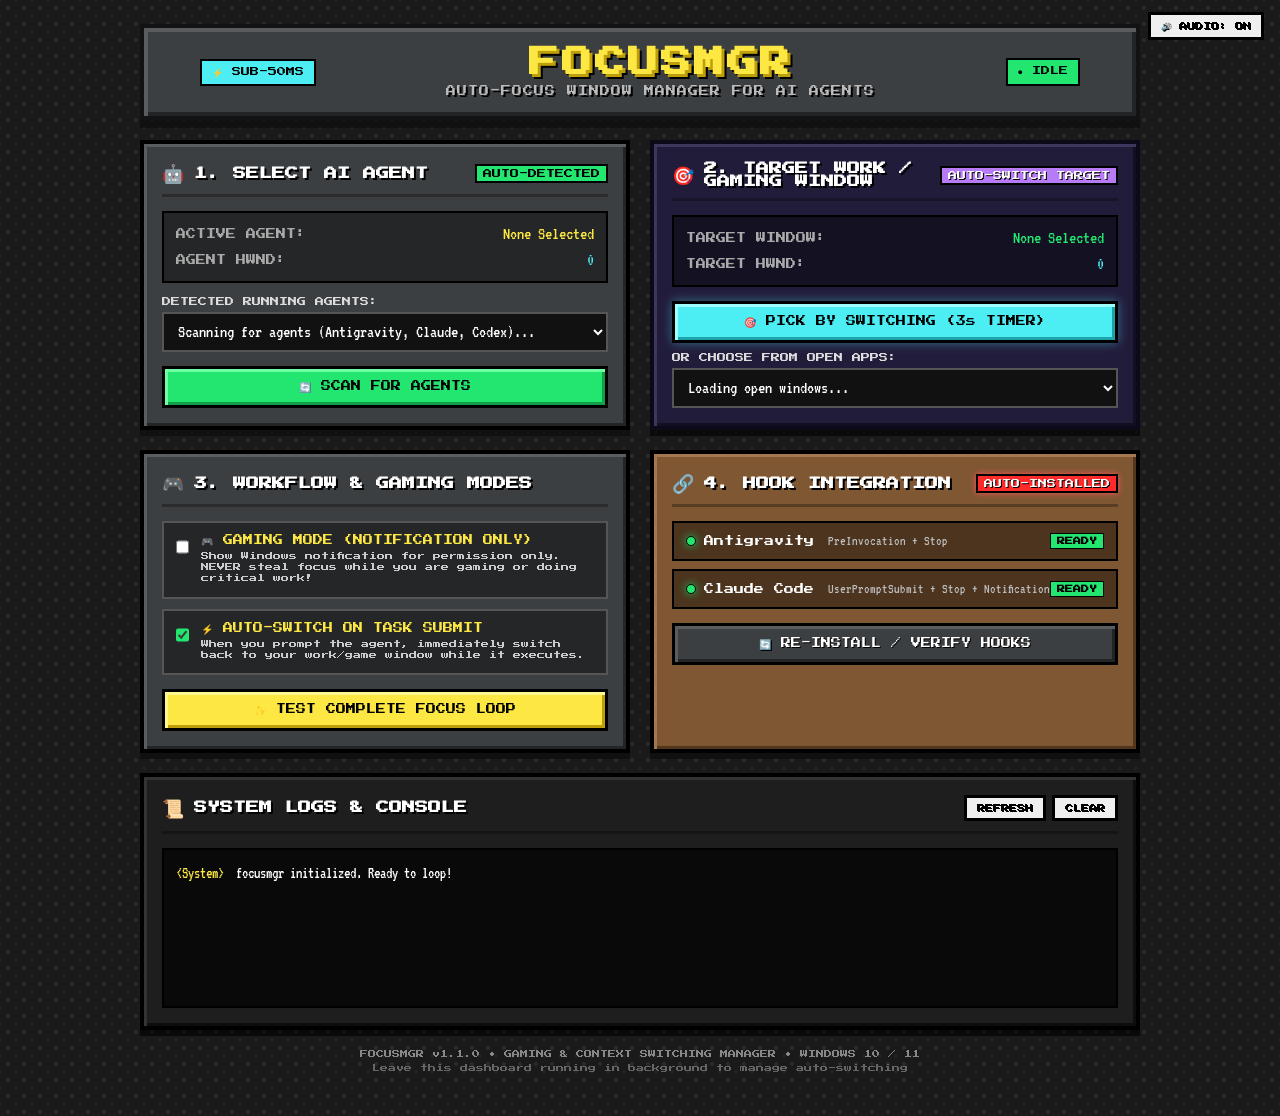
==== commit ef65d29a: "feat: agent auto-detection, work window picker by switching, and gaming notification mode" ====
--- a/ui/index.html
+++ b/ui/index.html
@@ -26,152 +26,158 @@
           <h1 class="pixel-title">FOCUSMGR</h1>
           <div class="pixel-subtitle">AUTO-FOCUS WINDOW MANAGER FOR AI AGENTS</div>
         </div>
-        <span class="pixel-badge badge-live">● ACTIVE</span>
+        <span class="pixel-badge badge-live" id="system-status-badge">● IDLE</span>
       </div>
     </header>
 
     <!-- Main Grid -->
     <main class="dashboard-grid">
-      <!-- Card 1: Active Window Radar -->
-      <section class="pixel-card dark-card" id="radar-section">
-        <div class="card-header">
-          <span class="header-icon">🧭</span>
-          <h2>WINDOW RADAR</h2>
-          <span class="radar-ping" id="radar-indicator">LIVE</span>
+      <!-- Card 1: AI Agent Selector (Autodetected) -->
+      <section class="pixel-card dark-card" id="agent-selector-section">
+        <div class="card-header">
+          <span class="header-icon">🤖</span>
+          <h2>1. SELECT AI AGENT</h2>
+          <span class="radar-ping" id="agent-count-badge">AUTO-DETECTED</span>
         </div>
         <div class="card-body">
           <div class="radar-box">
             <div class="stat-row">
-              <span class="stat-label">CURRENT TARGET:</span>
-              <span class="stat-value highlight-gold" id="current-window-title">Detecting...</span>
-            </div>
-            <div class="stat-row">
-              <span class="stat-label">HWND HANDLE:</span>
-              <span class="stat-value highlight-cyan" id="current-window-hwnd">0</span>
-            </div>
-            <div class="stat-row">
-              <span class="stat-label">ACTIVE SESSIONS:</span>
-              <span class="stat-value highlight-emerald" id="active-sessions-count">0</span>
-            </div>
-          </div>
+              <span class="stat-label">ACTIVE AGENT:</span>
+              <span class="stat-value highlight-gold" id="selected-agent-name">None Selected</span>
+            </div>
+            <div class="stat-row">
+              <span class="stat-label">AGENT HWND:</span>
+              <span class="stat-value highlight-cyan" id="selected-agent-hwnd">0</span>
+            </div>
+          </div>
+
+          <div class="form-group">
+            <label for="select-detected-agents">DETECTED RUNNING AGENTS:</label>
+            <select id="select-detected-agents" class="pixel-select">
+              <option value="">Scanning for agents (Antigravity, Claude, Codex)...</option>
+            </select>
+          </div>
+
           <div class="button-group">
-            <button id="btn-refresh-radar" class="pixel-btn pixel-btn-green">
-              <span>🔄 SCAN WINDOWS</span>
-            </button>
-          </div>
-        </div>
-      </section>
-
-      <!-- Card 2: Focus Switcher (Test & Manual Controls) -->
-      <section class="pixel-card purple-card" id="teleport-section">
-        <div class="card-header">
-          <span class="header-icon">🔮</span>
-          <h2>FOCUS CONTROLS</h2>
-          <span class="badge-purple">AUTOMATED</span>
-        </div>
-        <div class="card-body">
-          <p class="teleport-desc">
-            Test the instant focus loop or manually trigger window transitions.
-          </p>
+            <button id="btn-refresh-agents" class="pixel-btn pixel-btn-green">
+              <span>🔄 SCAN FOR AGENTS</span>
+            </button>
+          </div>
+        </div>
+      </section>
+
+      <!-- Card 2: Target Work / Gaming Window -->
+      <section class="pixel-card purple-card" id="work-selector-section">
+        <div class="card-header">
+          <span class="header-icon">🎯</span>
+          <h2>2. TARGET WORK / GAMING WINDOW</h2>
+          <span class="badge-purple">AUTO-SWITCH TARGET</span>
+        </div>
+        <div class="card-body">
+          <div class="radar-box">
+            <div class="stat-row">
+              <span class="stat-label">TARGET WINDOW:</span>
+              <span class="stat-value highlight-emerald" id="selected-work-name">None Selected</span>
+            </div>
+            <div class="stat-row">
+              <span class="stat-label">TARGET HWND:</span>
+              <span class="stat-value highlight-cyan" id="selected-work-hwnd">0</span>
+            </div>
+          </div>
+
           <div class="teleport-actions">
-            <button id="btn-test-teleport" class="pixel-btn pixel-btn-diamond pulse-btn">
-              <span>✨ TEST FOCUS SWITCH (3s)</span>
-            </button>
-            <div class="dual-buttons">
-              <button id="btn-manual-save" class="pixel-btn pixel-btn-dark">
-                <span>📥 SAVE & FOCUS</span>
-              </button>
-              <button id="btn-manual-restore" class="pixel-btn pixel-btn-dark">
-                <span>📤 RESTORE USER</span>
-              </button>
-            </div>
-          </div>
-          <!-- Countdown Overlay Modal (Hidden by default) -->
+            <!-- Fast Pick by Switching -->
+            <button id="btn-pick-by-switch" class="pixel-btn pixel-btn-diamond pulse-btn">
+              <span>🎯 PICK BY SWITCHING (3s TIMER)</span>
+            </button>
+            <div class="form-group">
+              <label for="select-open-apps">OR CHOOSE FROM OPEN APPS:</label>
+              <select id="select-open-apps" class="pixel-select">
+                <option value="">Loading open windows...</option>
+              </select>
+            </div>
+          </div>
+
+          <!-- Countdown Overlay Modal -->
           <div id="countdown-banner" class="countdown-banner hidden">
-            <div class="countdown-text" id="countdown-text">SWITCHING IN 3...</div>
-            <div class="countdown-subtext" id="countdown-subtext">Click on any other window now!</div>
-          </div>
-        </div>
-      </section>
-
-      <!-- Card 3: Agent Hooks -->
+            <div class="countdown-text" id="countdown-text">SWITCH TO WINDOW IN 3...</div>
+            <div class="countdown-subtext" id="countdown-subtext">Click into your Game, Browser, or App NOW!</div>
+          </div>
+        </div>
+      </section>
+
+      <!-- Card 3: Modes & Workflow Rules -->
+      <section class="pixel-card dark-card" id="modes-section">
+        <div class="card-header">
+          <span class="header-icon">🎮</span>
+          <h2>3. WORKFLOW & GAMING MODES</h2>
+        </div>
+        <div class="card-body">
+          <div class="mode-toggles-container">
+            <!-- Gaming Mode Toggle -->
+            <label class="toggle-card">
+              <input type="checkbox" id="toggle-gaming-mode">
+              <div class="toggle-content">
+                <span class="toggle-title">🎮 GAMING MODE (NOTIFICATION ONLY)</span>
+                <span class="toggle-desc">Show Windows notification for permission only. NEVER steal focus while you are gaming or doing critical work!</span>
+              </div>
+            </label>
+
+            <!-- Auto-Switch Toggle -->
+            <label class="toggle-card">
+              <input type="checkbox" id="toggle-auto-switch" checked>
+              <div class="toggle-content">
+                <span class="toggle-title">⚡ AUTO-SWITCH ON TASK SUBMIT</span>
+                <span class="toggle-desc">When you prompt the agent, immediately switch back to your work/game window while it executes.</span>
+              </div>
+            </label>
+          </div>
+
+          <div class="button-group">
+            <button id="btn-test-loop" class="pixel-btn pixel-btn-gold">
+              <span>✨ TEST COMPLETE FOCUS LOOP</span>
+            </button>
+          </div>
+        </div>
+      </section>
+
+      <!-- Card 4: Agent Hook Integrations -->
       <section class="pixel-card brown-card" id="hooks-section">
         <div class="card-header">
           <span class="header-icon">🔗</span>
-          <h2>AGENT HOOKS</h2>
-          <span class="badge-red" id="hooks-status-badge">READY</span>
+          <h2>4. HOOK INTEGRATION</h2>
+          <span class="badge-red" id="hooks-status-badge">AUTO-INSTALLED</span>
         </div>
         <div class="card-body">
           <div class="agent-list">
-            <!-- Claude Code -->
             <div class="agent-item">
               <div class="agent-info">
-                <span class="status-dot active" id="dot-claude"></span>
-                <span class="agent-name">Claude Code</span>
-                <span class="agent-hook-info">Stop + UserPromptSubmit</span>
-              </div>
-              <span class="hook-badge active">COMPATIBLE</span>
-            </div>
-
-            <!-- Antigravity -->
+                <span class="status-dot active"></span>
+                <span class="agent-name">Antigravity</span>
+                <span class="agent-hook-info">PreInvocation + Stop</span>
+              </div>
+              <span class="hook-badge active">READY</span>
+            </div>
             <div class="agent-item">
               <div class="agent-info">
-                <span class="status-dot active" id="dot-antigravity"></span>
-                <span class="agent-name">Antigravity</span>
-                <span class="agent-hook-info">Stop + PreInvocation</span>
-              </div>
-              <span class="hook-badge active">INSTALLED</span>
-            </div>
-
-            <!-- Codex -->
-            <div class="agent-item">
-              <div class="agent-info">
-                <span class="status-dot" id="dot-codex"></span>
-                <span class="agent-name">OpenAI Codex</span>
-                <span class="agent-hook-info">Claude Hook Specs</span>
-              </div>
-              <span class="hook-badge">READY</span>
+                <span class="status-dot active"></span>
+                <span class="agent-name">Claude Code</span>
+                <span class="agent-hook-info">UserPromptSubmit + Stop + Notification</span>
+              </div>
+              <span class="hook-badge active">READY</span>
             </div>
           </div>
 
           <div class="button-group">
-            <button id="btn-install-hooks" class="pixel-btn pixel-btn-gold">
-              <span>⚡ AUTO-INSTALL ALL HOOKS</span>
-            </button>
-          </div>
-        </div>
-      </section>
-
-      <!-- Card 4: Settings & Tuning -->
-      <section class="pixel-card dark-card" id="settings-section">
-        <div class="card-header">
-          <span class="header-icon">🛠️</span>
-          <h2>SETTINGS & TUNING</h2>
-        </div>
-        <div class="card-body">
-          <div class="form-group">
-            <label for="input-debounce">ANTIGRAVITY DEBOUNCE (MS):</label>
-            <div class="slider-container">
-              <input type="range" id="input-debounce" min="500" max="5000" step="500" value="2000">
-              <span id="debounce-val" class="highlight-cyan">2000ms</span>
-            </div>
-          </div>
-
-          <div class="form-group">
-            <label for="input-patterns">WINDOW TITLE PATTERNS (CSV):</label>
-            <input type="text" id="input-patterns" class="pixel-input" value="Claude, Antigravity, Visual Studio Code, Terminal">
-          </div>
-
-          <div class="button-group">
-            <button id="btn-save-settings" class="pixel-btn pixel-btn-green">
-              <span>💾 SAVE CONFIG</span>
+            <button id="btn-reinstall-hooks" class="pixel-btn pixel-btn-dark">
+              <span>🔄 RE-INSTALL / VERIFY HOOKS</span>
             </button>
           </div>
         </div>
       </section>
     </main>
 
-    <!-- Chat Console / Logs -->
+    <!-- Activity Console / Logs -->
     <section class="pixel-card bedrock-card chat-section">
       <div class="card-header">
         <span class="header-icon">📜</span>
@@ -183,14 +189,13 @@
       </div>
       <div class="chat-log-window" id="chat-logs">
         <div class="chat-line"><span class="chat-sender">&lt;System&gt;</span> focusmgr initialized. Ready to loop!</div>
-        <div class="chat-line"><span class="chat-sender">&lt;Core&gt;</span> Win32 Foreground lock bypass loaded.</div>
       </div>
     </section>
 
     <!-- Footer -->
     <footer class="pixel-footer">
-      <div>FOCUSMGR v1.0.0 &bull; SUB-50MS CONTEXT SWITCHER &bull; WINDOWS 10 / 11</div>
-      <div class="footer-hint">Press <b>ESC</b> or minimize to let hooks run freely in background</div>
+      <div>FOCUSMGR v1.1.0 &bull; GAMING & CONTEXT SWITCHING MANAGER &bull; WINDOWS 10 / 11</div>
+      <div class="footer-hint">Leave this dashboard running in background to manage auto-switching</div>
     </footer>
   </div>
 
--- a/ui/style.css
+++ b/ui/style.css
@@ -80,7 +80,7 @@
     inset 4px 4px 0 var(--pixel-dark-light),
     inset -4px -4px 0 var(--pixel-darker),
     0 8px 0 rgba(0, 0, 0, 0.4);
-  padding: 24px 20px;
+  padding: 20px;
   display: flex;
   flex-direction: column;
   gap: 16px;
@@ -92,7 +92,7 @@
   align-items: center;
   justify-content: space-between;
   width: 100%;
-  max-width: 800px;
+  max-width: 880px;
 }
 
 .title-text-group {
@@ -100,7 +100,7 @@
 }
 
 .pixel-title {
-  font-size: 32px;
+  font-size: 30px;
   color: var(--pixel-gold);
   text-shadow: 
     3px 3px 0 var(--pixel-gold-dark),
@@ -218,12 +218,6 @@
   color: #000;
   padding: 3px 6px;
   border: 2px solid #000;
-  animation: radarBlink 1.5s infinite;
-}
-
-@keyframes radarBlink {
-  0%, 100% { opacity: 1; }
-  50% { opacity: 0.4; }
 }
 
 .badge-purple {
@@ -251,7 +245,7 @@
   gap: 14px;
 }
 
-/* Radar Details Box */
+/* Radar & Details Box */
 .radar-box {
   background: rgba(0, 0, 0, 0.4);
   border: 2px solid #000;
@@ -275,7 +269,7 @@
 .stat-value {
   font-family: var(--font-vt);
   font-size: 18px;
-  max-width: 260px;
+  max-width: 250px;
   overflow: hidden;
   text-overflow: ellipsis;
   white-space: nowrap;
@@ -313,7 +307,6 @@
   font-size: 8px;
 }
 
-/* Button Themes */
 .pixel-btn-green {
   background: var(--pixel-emerald);
   color: #000;
@@ -359,21 +352,6 @@
   flex: 1;
 }
 
-.dual-buttons {
-  display: flex;
-  gap: 10px;
-}
-
-.dual-buttons .pixel-btn {
-  flex: 1;
-}
-
-.teleport-desc {
-  font-size: 9px;
-  color: #ccc;
-  line-height: 1.5;
-}
-
 .teleport-actions {
   display: flex;
   flex-direction: column;
@@ -382,7 +360,7 @@
 
 /* Countdown Banner */
 .countdown-banner {
-  background: rgba(0, 0, 0, 0.85);
+  background: rgba(0, 0, 0, 0.9);
   border: 3px solid var(--pixel-diamond);
   padding: 16px;
   text-align: center;
@@ -402,7 +380,7 @@
 }
 
 .countdown-text {
-  font-size: 16px;
+  font-size: 15px;
   color: var(--pixel-gold);
   text-shadow: 2px 2px 0 #000;
 }
@@ -472,7 +450,71 @@
   font-weight: bold;
 }
 
-/* Forms & Inputs */
+/* Mode Toggles */
+.mode-toggles-container {
+  display: flex;
+  flex-direction: column;
+  gap: 10px;
+}
+
+.toggle-card {
+  display: flex;
+  align-items: flex-start;
+  gap: 12px;
+  background: rgba(0, 0, 0, 0.4);
+  border: 2px solid #555;
+  padding: 12px;
+  cursor: pointer;
+  transition: all 0.2s ease;
+}
+
+.toggle-card:hover {
+  border-color: var(--pixel-diamond);
+  background: rgba(0, 0, 0, 0.6);
+}
+
+.toggle-card input[type="checkbox"] {
+  width: 20px;
+  height: 20px;
+  accent-color: var(--pixel-emerald);
+  cursor: pointer;
+  margin-top: 2px;
+}
+
+.toggle-content {
+  display: flex;
+  flex-direction: column;
+  gap: 4px;
+}
+
+.toggle-title {
+  font-size: 10px;
+  color: var(--pixel-gold);
+}
+
+.toggle-desc {
+  font-size: 8px;
+  color: #ccc;
+  line-height: 1.4;
+}
+
+/* Select Dropdown */
+.pixel-select {
+  font-family: var(--font-vt);
+  font-size: 18px;
+  background: #111;
+  color: #fff;
+  border: 2px solid #555;
+  padding: 8px 10px;
+  width: 100%;
+  cursor: pointer;
+  outline: none;
+}
+
+.pixel-select:focus {
+  border-color: var(--pixel-diamond);
+}
+
 .form-group {
   display: flex;
   flex-direction: column;
@@ -482,32 +524,6 @@
 .form-group label {
   font-size: 9px;
   color: #ddd;
-}
-
-.slider-container {
-  display: flex;
-  align-items: center;
-  gap: 12px;
-}
-
-input[type="range"] {
-  flex: 1;
-  accent-color: var(--pixel-emerald);
-  cursor: pointer;
-}
-
-.pixel-input {
-  font-family: var(--font-vt);
-  font-size: 18px;
-  padding: 8px;
-  background: #111;
-  color: #fff;
-  border: 2px solid #555;
-  outline: none;
-}
-
-.pixel-input:focus {
-  border-color: var(--pixel-diamond);
 }
 
 /* Chat Log Box */
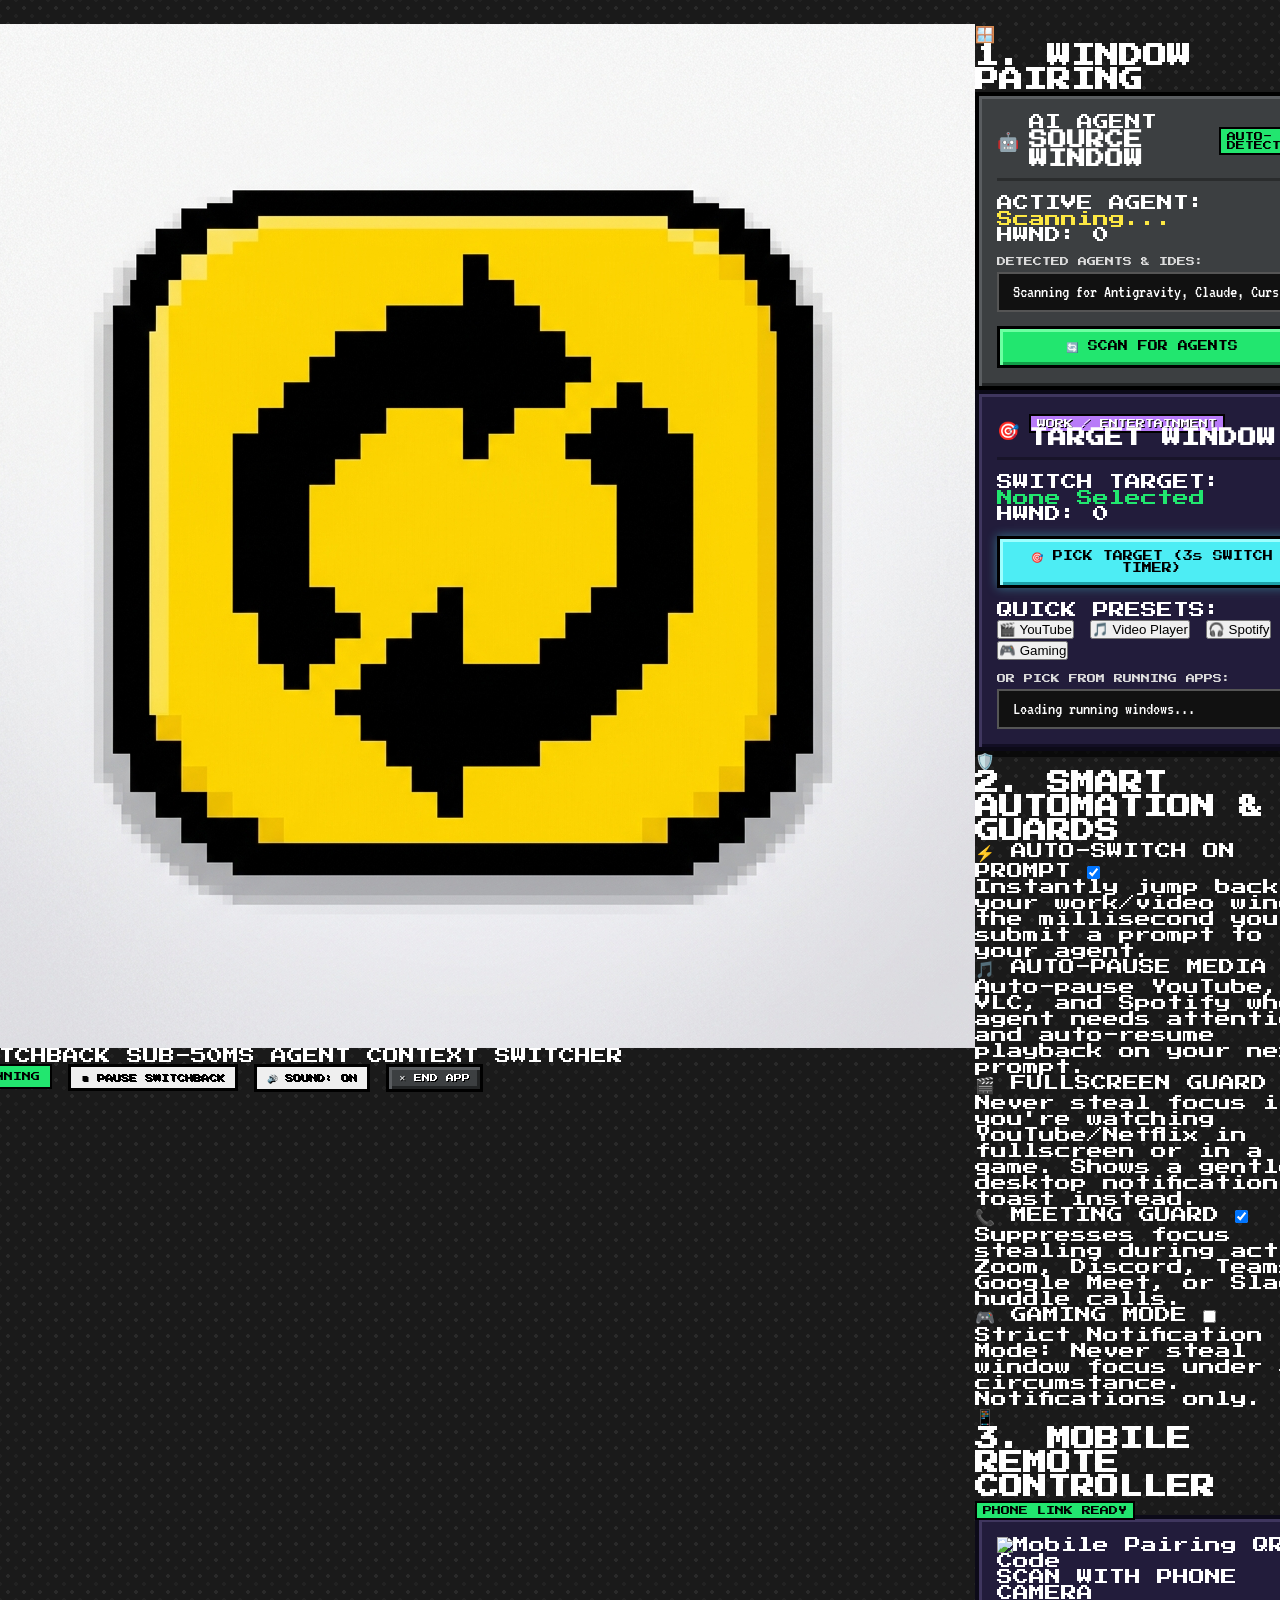
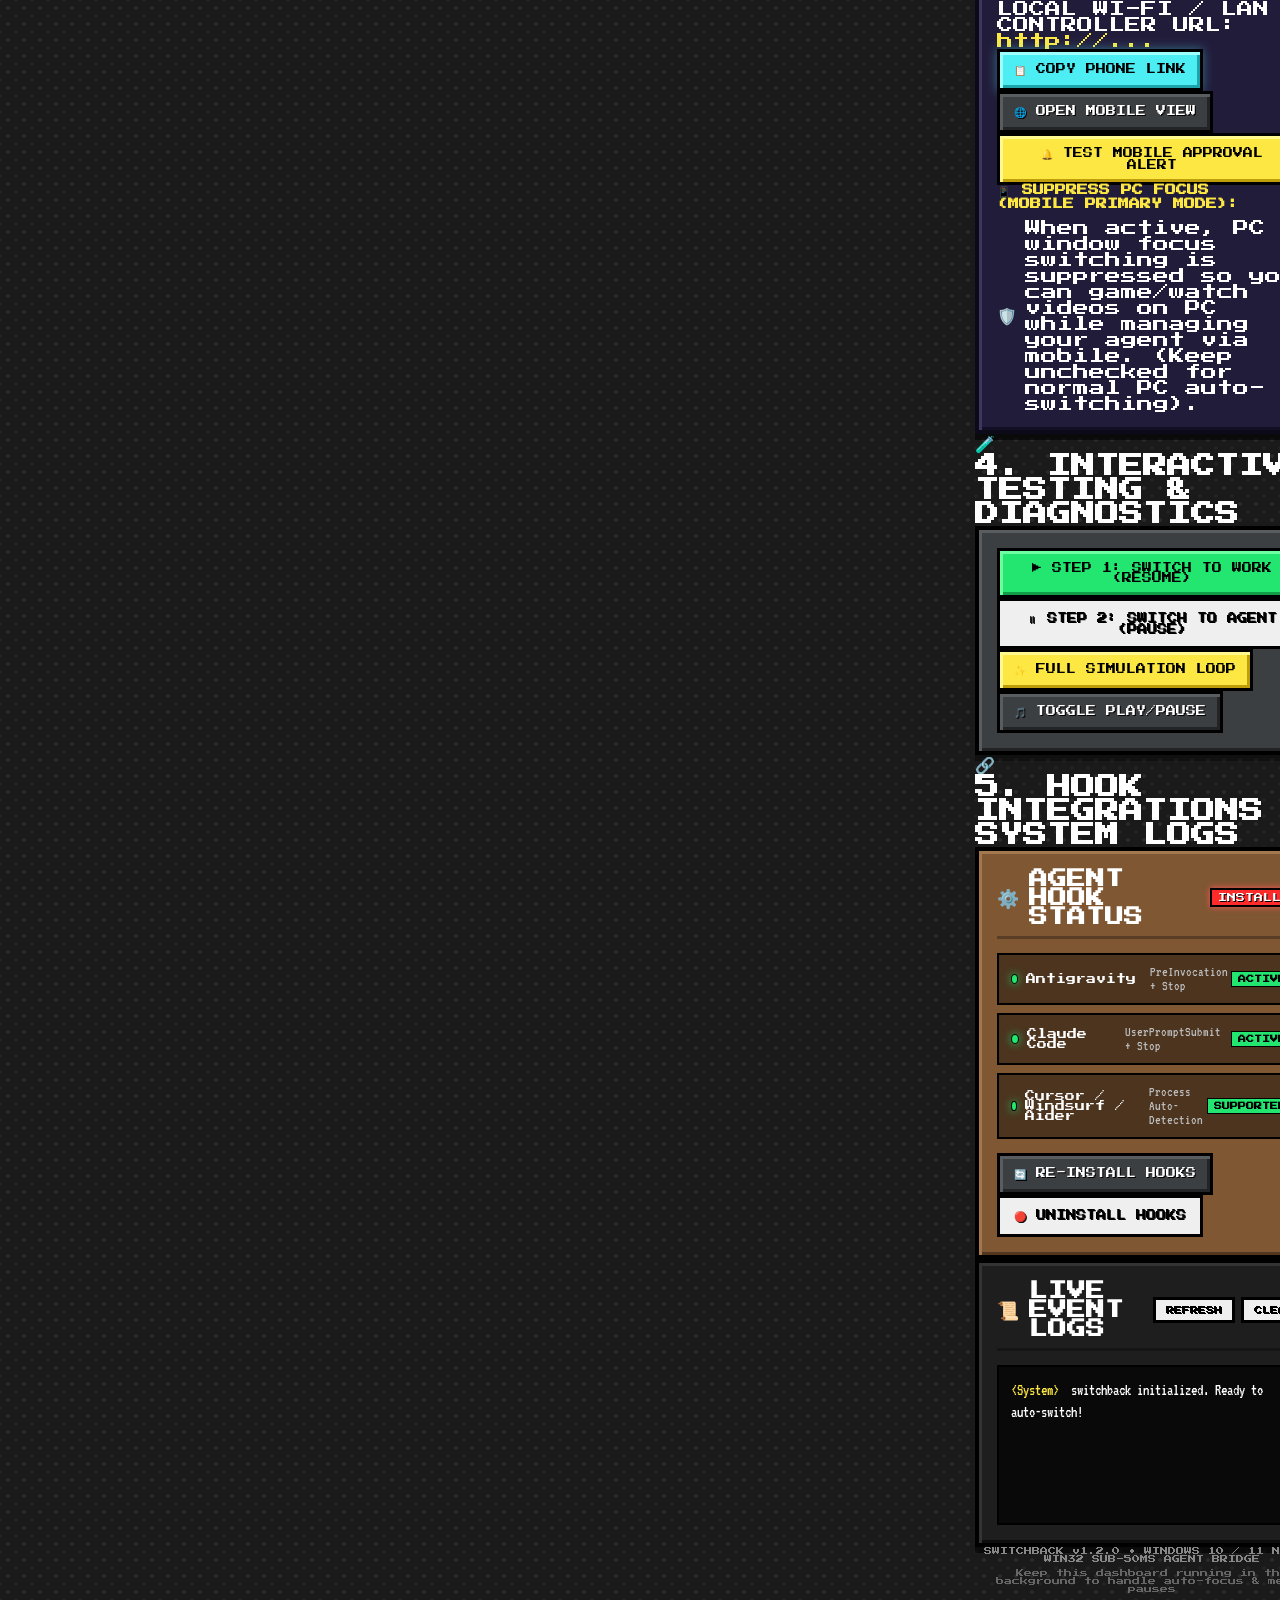
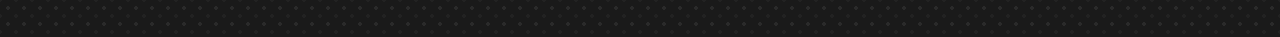
==== commit d7075f0b: "feat(v1.2.0): add custom installer path, multi-res icon, uninstaller, end app button, and auto-shutd" ====
--- a/ui/index.html
+++ b/ui/index.html
@@ -3,200 +3,331 @@
 <head>
   <meta charset="UTF-8">
   <meta name="viewport" content="width=device-width, initial-scale=1.0">
-  <title>focusmgr // Pixel UI</title>
+  <title>switchback // Auto-Focus Manager</title>
+  <link rel="icon" type="image/png" href="icon.png">
   <link rel="preconnect" href="https://fonts.googleapis.com">
   <link rel="preconnect" href="https://fonts.gstatic.com" crossorigin>
-  <link href="https://fonts.googleapis.com/css2?family=Press+Start+2P&family=VT323&display=swap" rel="stylesheet">
+  <link href="https://fonts.googleapis.com/css2?family=Press+Start+2P&family=VT323&family=Space+Mono:wght@400;700&display=swap" rel="stylesheet">
   <link rel="stylesheet" href="style.css">
 </head>
 <body class="pixel-theme">
-  <!-- Audio Controls overlay -->
-  <div class="sound-toggle-bar">
-    <button id="btn-sound-toggle" class="pixel-btn pixel-btn-small" title="Toggle retro 8-bit sounds">
-      <span id="sound-icon">🔊</span> AUDIO: <span id="sound-status">ON</span>
-    </button>
-  </div>
-
-  <div class="game-container">
-    <!-- Header banner -->
-    <header class="pixel-header">
-      <div class="title-container">
-        <span class="pixel-badge badge-speed">⚡ SUB-50MS</span>
-        <div class="title-text-group">
-          <h1 class="pixel-title">FOCUSMGR</h1>
-          <div class="pixel-subtitle">AUTO-FOCUS WINDOW MANAGER FOR AI AGENTS</div>
-        </div>
-        <span class="pixel-badge badge-live" id="system-status-badge">● IDLE</span>
-      </div>
-    </header>
-
-    <!-- Main Grid -->
-    <main class="dashboard-grid">
-      <!-- Card 1: AI Agent Selector (Autodetected) -->
-      <section class="pixel-card dark-card" id="agent-selector-section">
-        <div class="card-header">
-          <span class="header-icon">🤖</span>
-          <h2>1. SELECT AI AGENT</h2>
-          <span class="radar-ping" id="agent-count-badge">AUTO-DETECTED</span>
-        </div>
-        <div class="card-body">
-          <div class="radar-box">
-            <div class="stat-row">
-              <span class="stat-label">ACTIVE AGENT:</span>
-              <span class="stat-value highlight-gold" id="selected-agent-name">None Selected</span>
-            </div>
-            <div class="stat-row">
-              <span class="stat-label">AGENT HWND:</span>
-              <span class="stat-value highlight-cyan" id="selected-agent-hwnd">0</span>
-            </div>
-          </div>
-
-          <div class="form-group">
-            <label for="select-detected-agents">DETECTED RUNNING AGENTS:</label>
-            <select id="select-detected-agents" class="pixel-select">
-              <option value="">Scanning for agents (Antigravity, Claude, Codex)...</option>
-            </select>
-          </div>
-
-          <div class="button-group">
-            <button id="btn-refresh-agents" class="pixel-btn pixel-btn-green">
+  <!-- Top Status & Audio Control Bar -->
+  <header class="top-nav-bar">
+    <div class="brand-group">
+      <img src="icon.png" class="brand-pixel-icon" alt="SwitchBack Icon">
+      <span class="pixel-logo">SWITCHBACK</span>
+      <span class="sub-tag">SUB-50MS AGENT CONTEXT SWITCHER</span>
+    </div>
+    <div class="nav-controls">
+      <span class="pixel-badge badge-live" id="system-status-badge">● RUNNING</span>
+      <button id="btn-master-stop" class="pixel-btn pixel-btn-small pixel-btn-danger" title="Pause or Resume Auto-Focusing">
+        <span id="master-icon">⏹</span> <span id="master-status-text">PAUSE SWITCHBACK</span>
+      </button>
+      <button id="btn-sound-toggle" class="pixel-btn pixel-btn-small" title="Toggle 8-bit sound effects">
+        <span id="sound-icon">🔊</span> SOUND: <span id="sound-status">ON</span>
+      </button>
+      <button id="btn-exit-app" class="pixel-btn pixel-btn-small pixel-btn-dark" title="Completely Stop & Exit SwitchBack Process">
+        <span id="exit-icon">✕</span> END APP
+      </button>
+    </div>
+  </header>
+
+  <div class="container">
+    <!-- SECTION 1: WINDOW TARGETS -->
+    <section class="section-block">
+      <div class="section-title">
+        <span class="section-icon">🪟</span>
+        <h2>1. WINDOW PAIRING</h2>
+      </div>
+      <div class="grid-2-col">
+        <!-- AI Agent Card -->
+        <div class="pixel-card dark-card" id="agent-card">
+          <div class="card-header">
+            <span class="header-icon">🤖</span>
+            <div class="card-header-titles">
+              <span class="card-badge badge-cyan">AI AGENT</span>
+              <h3>SOURCE WINDOW</h3>
+            </div>
+            <span class="radar-ping" id="agent-type-badge">AUTO-DETECT</span>
+          </div>
+          <div class="card-body">
+            <div class="target-display">
+              <div class="target-label">ACTIVE AGENT:</div>
+              <div class="target-val highlight-gold" id="selected-agent-name">Scanning...</div>
+              <div class="target-sub" id="selected-agent-hwnd-label">HWND: <span id="selected-agent-hwnd">0</span></div>
+            </div>
+
+            <div class="form-group">
+              <label for="select-detected-agents">DETECTED AGENTS & IDES:</label>
+              <select id="select-detected-agents" class="pixel-select">
+                <option value="">Scanning for Antigravity, Claude, Cursor, Windsurf...</option>
+              </select>
+            </div>
+
+            <button id="btn-refresh-agents" class="pixel-btn pixel-btn-green w-100">
               <span>🔄 SCAN FOR AGENTS</span>
             </button>
           </div>
         </div>
-      </section>
-
-      <!-- Card 2: Target Work / Gaming Window -->
-      <section class="pixel-card purple-card" id="work-selector-section">
-        <div class="card-header">
-          <span class="header-icon">🎯</span>
-          <h2>2. TARGET WORK / GAMING WINDOW</h2>
-          <span class="badge-purple">AUTO-SWITCH TARGET</span>
-        </div>
-        <div class="card-body">
-          <div class="radar-box">
-            <div class="stat-row">
-              <span class="stat-label">TARGET WINDOW:</span>
-              <span class="stat-value highlight-emerald" id="selected-work-name">None Selected</span>
-            </div>
-            <div class="stat-row">
-              <span class="stat-label">TARGET HWND:</span>
-              <span class="stat-value highlight-cyan" id="selected-work-hwnd">0</span>
-            </div>
-          </div>
-
-          <div class="teleport-actions">
-            <!-- Fast Pick by Switching -->
-            <button id="btn-pick-by-switch" class="pixel-btn pixel-btn-diamond pulse-btn">
-              <span>🎯 PICK BY SWITCHING (3s TIMER)</span>
+
+        <!-- Work / Entertainment Target Card -->
+        <div class="pixel-card purple-card" id="work-card">
+          <div class="card-header">
+            <span class="header-icon">🎯</span>
+            <div class="card-header-titles">
+              <span class="card-badge badge-purple">WORK / ENTERTAINMENT</span>
+              <h3>TARGET WINDOW</h3>
+            </div>
+          </div>
+          <div class="card-body">
+            <div class="target-display">
+              <div class="target-label">SWITCH TARGET:</div>
+              <div class="target-val highlight-emerald" id="selected-work-name">None Selected</div>
+              <div class="target-sub" id="selected-work-hwnd-label">HWND: <span id="selected-work-hwnd">0</span></div>
+            </div>
+
+            <!-- Big Action Button -->
+            <button id="btn-pick-by-switch" class="pixel-btn pixel-btn-diamond pulse-btn w-100">
+              <span>🎯 PICK TARGET (3s SWITCH TIMER)</span>
             </button>
+
+            <!-- Quick Filter Presets -->
+            <div class="quick-presets">
+              <span class="presets-label">QUICK PRESETS:</span>
+              <div class="presets-chips">
+                <button type="button" class="preset-chip" data-filter="youtube,browser,chrome,brave,edge,firefox">🎬 YouTube</button>
+                <button type="button" class="preset-chip" data-filter="vlc,potplayer,mpv,media player,mpc">🎵 Video Player</button>
+                <button type="button" class="preset-chip" data-filter="spotify">🎧 Spotify</button>
+                <button type="button" class="preset-chip" data-filter="game,steam">🎮 Gaming</button>
+              </div>
+            </div>
+
             <div class="form-group">
-              <label for="select-open-apps">OR CHOOSE FROM OPEN APPS:</label>
+              <label for="select-open-apps">OR PICK FROM RUNNING APPS:</label>
               <select id="select-open-apps" class="pixel-select">
-                <option value="">Loading open windows...</option>
+                <option value="">Loading running windows...</option>
               </select>
             </div>
           </div>
-
-          <!-- Countdown Overlay Modal -->
-          <div id="countdown-banner" class="countdown-banner hidden">
-            <div class="countdown-text" id="countdown-text">SWITCH TO WINDOW IN 3...</div>
-            <div class="countdown-subtext" id="countdown-subtext">Click into your Game, Browser, or App NOW!</div>
-          </div>
-        </div>
-      </section>
-
-      <!-- Card 3: Modes & Workflow Rules -->
-      <section class="pixel-card dark-card" id="modes-section">
-        <div class="card-header">
-          <span class="header-icon">🎮</span>
-          <h2>3. WORKFLOW & GAMING MODES</h2>
-        </div>
-        <div class="card-body">
-          <div class="mode-toggles-container">
-            <!-- Gaming Mode Toggle -->
-            <label class="toggle-card">
-              <input type="checkbox" id="toggle-gaming-mode">
-              <div class="toggle-content">
-                <span class="toggle-title">🎮 GAMING MODE (NOTIFICATION ONLY)</span>
-                <span class="toggle-desc">Show Windows notification for permission only. NEVER steal focus while you are gaming or doing critical work!</span>
-              </div>
-            </label>
-
-            <!-- Auto-Switch Toggle -->
-            <label class="toggle-card">
-              <input type="checkbox" id="toggle-auto-switch" checked>
-              <div class="toggle-content">
-                <span class="toggle-title">⚡ AUTO-SWITCH ON TASK SUBMIT</span>
-                <span class="toggle-desc">When you prompt the agent, immediately switch back to your work/game window while it executes.</span>
-              </div>
-            </label>
-          </div>
-
-          <div class="button-group">
-            <button id="btn-test-loop" class="pixel-btn pixel-btn-gold">
-              <span>✨ TEST COMPLETE FOCUS LOOP</span>
-            </button>
-          </div>
-        </div>
-      </section>
-
-      <!-- Card 4: Agent Hook Integrations -->
-      <section class="pixel-card brown-card" id="hooks-section">
-        <div class="card-header">
-          <span class="header-icon">🔗</span>
-          <h2>4. HOOK INTEGRATION</h2>
-          <span class="badge-red" id="hooks-status-badge">AUTO-INSTALLED</span>
-        </div>
-        <div class="card-body">
-          <div class="agent-list">
-            <div class="agent-item">
-              <div class="agent-info">
-                <span class="status-dot active"></span>
-                <span class="agent-name">Antigravity</span>
-                <span class="agent-hook-info">PreInvocation + Stop</span>
-              </div>
-              <span class="hook-badge active">READY</span>
-            </div>
-            <div class="agent-item">
-              <div class="agent-info">
-                <span class="status-dot active"></span>
-                <span class="agent-name">Claude Code</span>
-                <span class="agent-hook-info">UserPromptSubmit + Stop + Notification</span>
-              </div>
-              <span class="hook-badge active">READY</span>
-            </div>
-          </div>
-
-          <div class="button-group">
-            <button id="btn-reinstall-hooks" class="pixel-btn pixel-btn-dark">
-              <span>🔄 RE-INSTALL / VERIFY HOOKS</span>
-            </button>
-          </div>
-        </div>
-      </section>
-    </main>
-
-    <!-- Activity Console / Logs -->
-    <section class="pixel-card bedrock-card chat-section">
-      <div class="card-header">
-        <span class="header-icon">📜</span>
-        <h2>SYSTEM LOGS & CONSOLE</h2>
-        <div class="chat-controls">
-          <button id="btn-refresh-logs" class="pixel-btn pixel-btn-small">REFRESH</button>
-          <button id="btn-clear-logs" class="pixel-btn pixel-btn-small">CLEAR</button>
-        </div>
-      </div>
-      <div class="chat-log-window" id="chat-logs">
-        <div class="chat-line"><span class="chat-sender">&lt;System&gt;</span> focusmgr initialized. Ready to loop!</div>
+        </div>
+      </div>
+    </section>
+
+    <!-- SECTION 2: SMART MODES & GUARDS -->
+    <section class="section-block">
+      <div class="section-title">
+        <span class="section-icon">🛡️</span>
+        <h2>2. SMART AUTOMATION & GUARDS</h2>
+      </div>
+      <div class="modes-grid">
+        <!-- 1. Auto-Switch -->
+        <label class="mode-card">
+          <div class="mode-header">
+            <span class="mode-icon">⚡</span>
+            <span class="mode-title">AUTO-SWITCH ON PROMPT</span>
+            <input type="checkbox" id="toggle-auto-switch" checked class="pixel-switch">
+          </div>
+          <p class="mode-desc">Instantly jump back to your work/video window the millisecond you submit a prompt to your agent.</p>
+        </label>
+
+        <!-- 2. Auto Media Control -->
+        <label class="mode-card">
+          <div class="mode-header">
+            <span class="mode-icon">🎵</span>
+            <span class="mode-title">AUTO-PAUSE MEDIA</span>
+            <input type="checkbox" id="toggle-media-control" checked class="pixel-switch">
+          </div>
+          <p class="mode-desc">Auto-pause YouTube, VLC, and Spotify when agent needs attention, and auto-resume playback on your next prompt.</p>
+        </label>
+
+        <!-- 3. Fullscreen Guard -->
+        <label class="mode-card">
+          <div class="mode-header">
+            <span class="mode-icon">🎬</span>
+            <span class="mode-title">FULLSCREEN GUARD</span>
+            <input type="checkbox" id="toggle-fullscreen-guard" checked class="pixel-switch">
+          </div>
+          <p class="mode-desc">Never steal focus if you're watching YouTube/Netflix in fullscreen or in a game. Shows a gentle desktop notification toast instead.</p>
+        </label>
+
+        <!-- 4. Meeting Guard -->
+        <label class="mode-card">
+          <div class="mode-header">
+            <span class="mode-icon">📞</span>
+            <span class="mode-title">MEETING GUARD</span>
+            <input type="checkbox" id="toggle-meeting-guard" checked class="pixel-switch">
+          </div>
+          <p class="mode-desc">Suppresses focus stealing during active Zoom, Discord, Teams, Google Meet, or Slack huddle calls.</p>
+        </label>
+
+        <!-- 5. Gaming Mode -->
+        <label class="mode-card mode-card-highlight">
+          <div class="mode-header">
+            <span class="mode-icon">🎮</span>
+            <span class="mode-title">GAMING MODE</span>
+            <input type="checkbox" id="toggle-gaming-mode" class="pixel-switch">
+          </div>
+          <p class="mode-desc">Strict Notification Mode: Never steal window focus under any circumstance. Notifications only.</p>
+        </label>
+      </div>
+    </section>
+
+    <!-- SECTION 3: MOBILE REMOTE CONTROLLER -->
+    <section class="section-block">
+      <div class="section-title">
+        <span class="section-icon">📱</span>
+        <h2>3. MOBILE REMOTE CONTROLLER</h2>
+        <span class="radar-ping" id="mobile-mode-badge">PHONE LINK READY</span>
+      </div>
+      <div class="pixel-card purple-card">
+        <div class="mobile-pair-container">
+          <div class="mobile-pair-qr-box">
+            <div id="qr-code-canvas-container" class="qr-canvas-box">
+              <img id="qr-code-img" src="" alt="Mobile Pairing QR Code" class="qr-img" />
+            </div>
+            <span class="qr-hint">SCAN WITH PHONE CAMERA</span>
+          </div>
+          <div class="mobile-pair-details">
+            <div class="target-display">
+              <span class="target-label">LOCAL WI-FI / LAN CONTROLLER URL:</span>
+              <div class="mobile-url-val highlight-gold" id="mobile-url-display">http://...</div>
+            </div>
+            <div class="mobile-btn-group">
+              <button id="btn-copy-mobile-url" class="pixel-btn pixel-btn-diamond">
+                <span>📋 COPY PHONE LINK</span>
+              </button>
+              <button id="btn-open-mobile-tab" class="pixel-btn pixel-btn-dark">
+                <span>🌐 OPEN MOBILE VIEW</span>
+              </button>
+              <button id="btn-test-mobile-alert" class="pixel-btn pixel-btn-gold">
+                <span>🔔 TEST MOBILE APPROVAL ALERT</span>
+              </button>
+            </div>
+            <div class="mobile-note-box" style="display:flex; flex-direction:column; gap:10px;">
+              <div style="display:flex; align-items:center; justify-content:space-between; width:100%;">
+                <label for="toggle-mobile-primary-desktop" style="font-size:11px; font-weight:bold; cursor:pointer; color:var(--pixel-gold);">
+                  📱 SUPPRESS PC FOCUS (MOBILE PRIMARY MODE):
+                </label>
+                <input type="checkbox" id="toggle-mobile-primary-desktop" class="pixel-switch">
+              </div>
+              <div style="display:flex; align-items:center; gap:8px;">
+                <span class="note-icon">🛡️</span>
+                <span class="note-text">When active, PC window focus switching is suppressed so you can game/watch videos on PC while managing your agent via mobile. (Keep unchecked for normal PC auto-switching).</span>
+              </div>
+            </div>
+          </div>
+        </div>
+      </div>
+    </section>
+
+    <!-- SECTION 4: INTERACTIVE TESTING & DIAGNOSTICS -->
+    <section class="section-block">
+      <div class="section-title">
+        <span class="section-icon">🧪</span>
+        <h2>4. INTERACTIVE TESTING & DIAGNOSTICS</h2>
+      </div>
+      <div class="test-actions-card pixel-card dark-card">
+        <div class="test-buttons-row">
+          <button id="btn-test-step1" class="pixel-btn pixel-btn-green" title="Test switching to work window and resuming media">
+            <span>▶ STEP 1: SWITCH TO WORK (RESUME)</span>
+          </button>
+          <button id="btn-test-step2" class="pixel-btn pixel-btn-purple" title="Test pausing media and switching to agent">
+            <span>⏸ STEP 2: SWITCH TO AGENT (PAUSE)</span>
+          </button>
+          <button id="btn-test-loop" class="pixel-btn pixel-btn-gold" title="Test complete simulated workflow loop">
+            <span>✨ FULL SIMULATION LOOP</span>
+          </button>
+          <button id="btn-test-media" class="pixel-btn pixel-btn-dark" title="Send direct Play/Pause signal to media player">
+            <span>🎵 TOGGLE PLAY/PAUSE</span>
+          </button>
+        </div>
+      </div>
+    </section>
+
+    <!-- SECTION 5: INTEGRATIONS & CONSOLE -->
+    <section class="section-block">
+      <div class="section-title">
+        <span class="section-icon">🔗</span>
+        <h2>5. HOOK INTEGRATIONS & SYSTEM LOGS</h2>
+      </div>
+      <div class="grid-2-col">
+        <!-- Hooks Card -->
+        <div class="pixel-card brown-card" id="hooks-card">
+          <div class="card-header">
+            <span class="header-icon">⚙️</span>
+            <h3>AGENT HOOK STATUS</h3>
+            <span class="badge-red" id="hooks-status-badge">INSTALLED</span>
+          </div>
+          <div class="card-body">
+            <div class="agent-list">
+              <div class="agent-item">
+                <div class="agent-info">
+                  <span class="status-dot active" id="ag-dot"></span>
+                  <span class="agent-name">Antigravity</span>
+                  <span class="agent-hook-info">PreInvocation + Stop</span>
+                </div>
+                <span class="hook-badge active" id="ag-badge">ACTIVE</span>
+              </div>
+              <div class="agent-item">
+                <div class="agent-info">
+                  <span class="status-dot active" id="claude-dot"></span>
+                  <span class="agent-name">Claude Code</span>
+                  <span class="agent-hook-info">UserPromptSubmit + Stop</span>
+                </div>
+                <span class="hook-badge active" id="claude-badge">ACTIVE</span>
+              </div>
+              <div class="agent-item">
+                <div class="agent-info">
+                  <span class="status-dot active" id="cursor-dot"></span>
+                  <span class="agent-name">Cursor / Windsurf / Aider</span>
+                  <span class="agent-hook-info">Process Auto-Detection</span>
+                </div>
+                <span class="hook-badge active" id="cursor-badge">SUPPORTED</span>
+              </div>
+            </div>
+
+            <div class="button-group-2">
+              <button id="btn-reinstall-hooks" class="pixel-btn pixel-btn-dark w-100">
+                <span>🔄 RE-INSTALL HOOKS</span>
+              </button>
+              <button id="btn-uninstall-hooks" class="pixel-btn pixel-btn-danger w-100">
+                <span>🔴 UNINSTALL HOOKS</span>
+              </button>
+            </div>
+          </div>
+        </div>
+
+        <!-- System Logs Card -->
+        <div class="pixel-card bedrock-card chat-section">
+          <div class="card-header">
+            <span class="header-icon">📜</span>
+            <h3>LIVE EVENT LOGS</h3>
+            <div class="chat-controls">
+              <button id="btn-refresh-logs" class="pixel-btn pixel-btn-small">REFRESH</button>
+              <button id="btn-clear-logs" class="pixel-btn pixel-btn-small">CLEAR</button>
+            </div>
+          </div>
+          <div class="chat-log-window" id="chat-logs">
+            <div class="chat-line"><span class="chat-sender">&lt;System&gt;</span> switchback initialized. Ready to auto-switch!</div>
+          </div>
+        </div>
       </div>
     </section>
 
     <!-- Footer -->
     <footer class="pixel-footer">
-      <div>FOCUSMGR v1.1.0 &bull; GAMING & CONTEXT SWITCHING MANAGER &bull; WINDOWS 10 / 11</div>
-      <div class="footer-hint">Leave this dashboard running in background to manage auto-switching</div>
+      <div>SWITCHBACK v1.2.0 &bull; WINDOWS 10 / 11 NATIVE WIN32 SUB-50MS AGENT BRIDGE</div>
+      <div class="footer-hint">Keep this dashboard running in the background to handle auto-focus & media pauses</div>
     </footer>
+  </div>
+
+  <!-- Countdown Overlay Modal for Target Window Switch -->
+  <div id="countdown-banner" class="countdown-banner hidden">
+    <div class="countdown-box">
+      <div class="countdown-icon">🎯</div>
+      <div class="countdown-text" id="countdown-text">SWITCH TO WINDOW IN 3...</div>
+      <div class="countdown-subtext" id="countdown-subtext">Click into your YouTube, VLC, Game, or App NOW!</div>
+    </div>
   </div>
 
   <script src="app.js"></script>
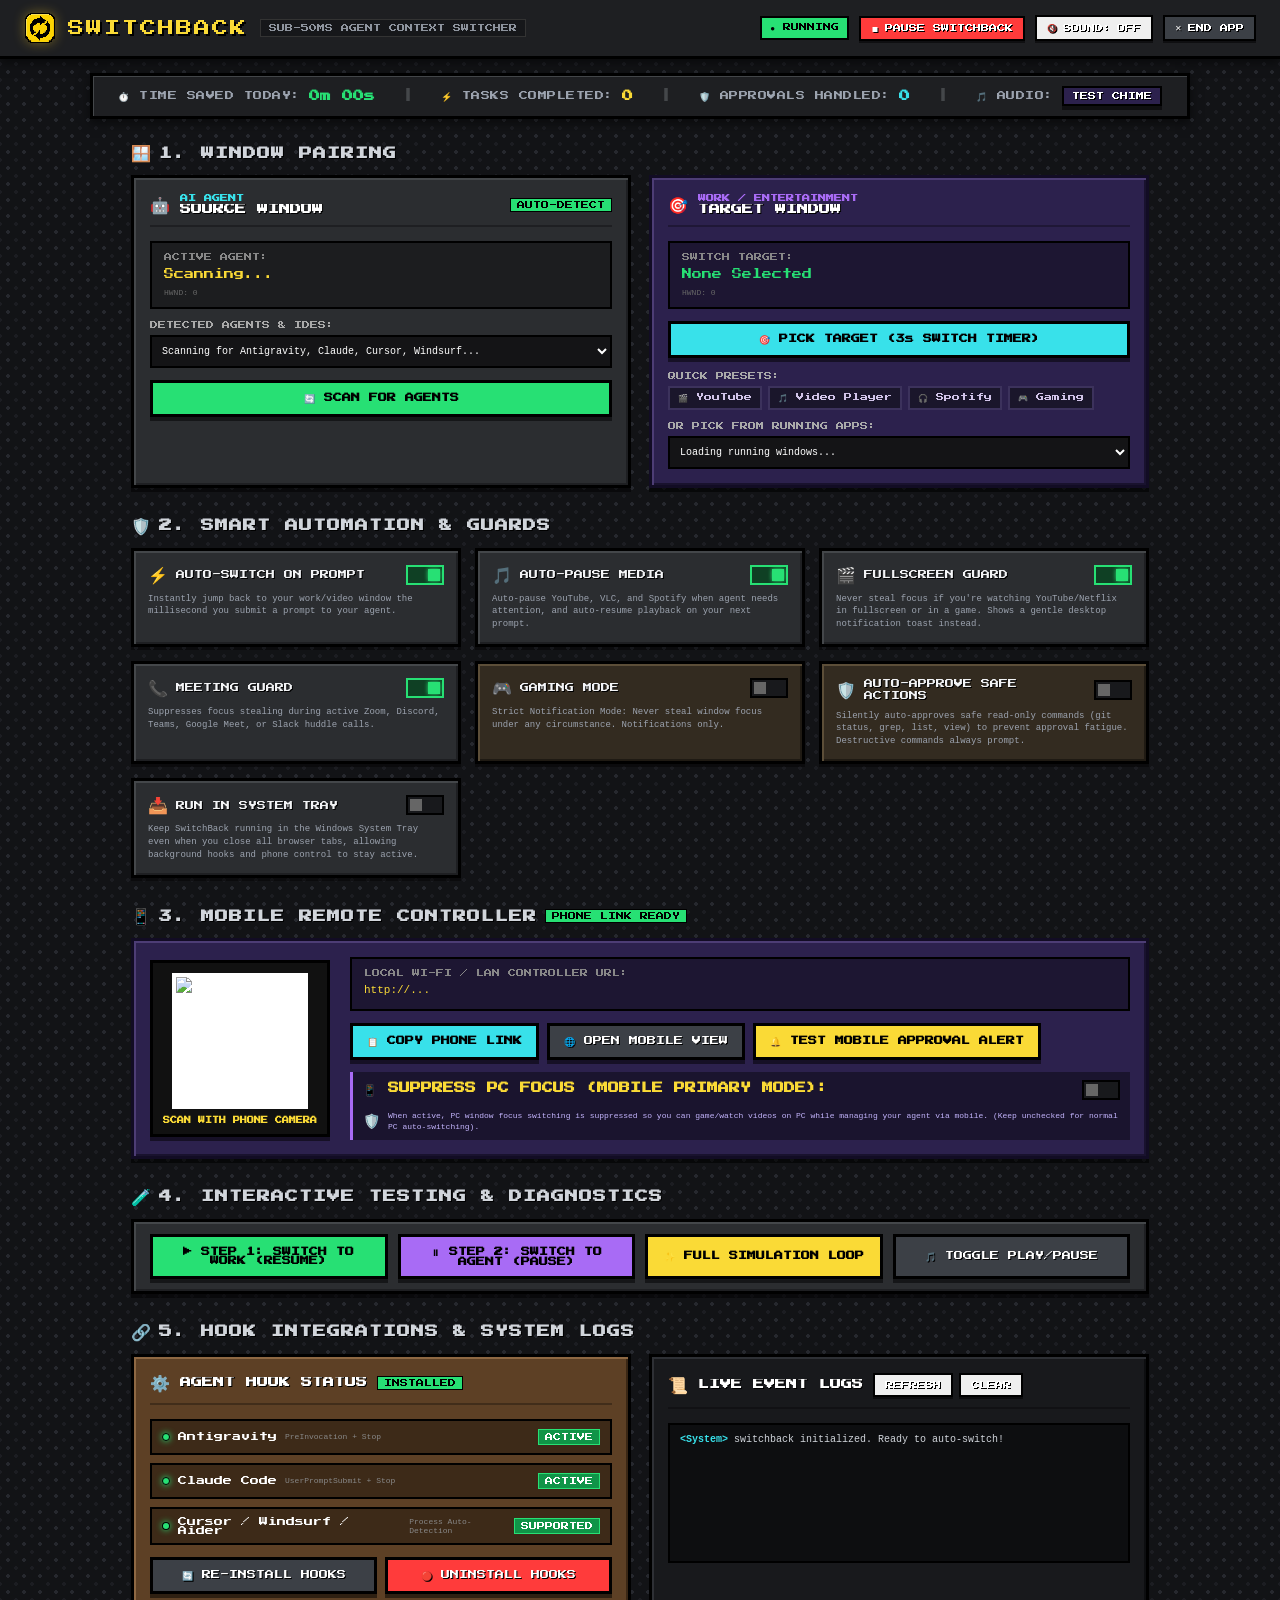
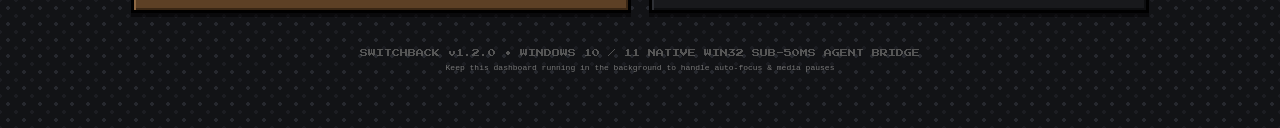
==== commit 9c39f66f: "feat: update repo structure, security policies, and developer guidelines" ====
--- a/ui/index.html
+++ b/ui/index.html
@@ -32,6 +32,29 @@
     </div>
   </header>
 
+  <!-- Productivity HUD & Session Stats Bar -->
+  <div class="hud-stats-bar">
+    <div class="hud-stat-item">
+      <span class="hud-stat-label">⏱️ TIME SAVED TODAY:</span>
+      <span class="hud-stat-val highlight-emerald" id="hud-time-saved">0m 00s</span>
+    </div>
+    <div class="hud-stat-divider">|</div>
+    <div class="hud-stat-item">
+      <span class="hud-stat-label">⚡ TASKS COMPLETED:</span>
+      <span class="hud-stat-val highlight-gold" id="hud-tasks-count">0</span>
+    </div>
+    <div class="hud-stat-divider">|</div>
+    <div class="hud-stat-item">
+      <span class="hud-stat-label">🛡️ APPROVALS HANDLED:</span>
+      <span class="hud-stat-val highlight-cyan" id="hud-approvals-count">0</span>
+    </div>
+    <div class="hud-stat-divider">|</div>
+    <div class="hud-stat-item">
+      <span class="hud-stat-label">🎵 AUDIO:</span>
+      <button id="btn-test-chime" class="pixel-btn pixel-btn-tiny" title="Preview 8-bit sound chimes">TEST CHIME</button>
+    </div>
+  </div>
+
   <div class="container">
     <!-- SECTION 1: WINDOW TARGETS -->
     <section class="section-block">
@@ -168,6 +191,26 @@
             <input type="checkbox" id="toggle-gaming-mode" class="pixel-switch">
           </div>
           <p class="mode-desc">Strict Notification Mode: Never steal window focus under any circumstance. Notifications only.</p>
+        </label>
+
+        <!-- 6. Smart Auto-Approve Safe Actions -->
+        <label class="mode-card mode-card-highlight">
+          <div class="mode-header">
+            <span class="mode-icon">🛡️</span>
+            <span class="mode-title">AUTO-APPROVE SAFE ACTIONS</span>
+            <input type="checkbox" id="toggle-auto-approve" class="pixel-switch">
+          </div>
+          <p class="mode-desc">Silently auto-approves safe read-only commands (git status, grep, list, view) to prevent approval fatigue. Destructive commands always prompt.</p>
+        </label>
+
+        <!-- 7. Windows System Tray Mode -->
+        <label class="mode-card">
+          <div class="mode-header">
+            <span class="mode-icon">📥</span>
+            <span class="mode-title">RUN IN SYSTEM TRAY</span>
+            <input type="checkbox" id="toggle-keep-in-tray" class="pixel-switch">
+          </div>
+          <p class="mode-desc">Keep SwitchBack running in the Windows System Tray even when you close all browser tabs, allowing background hooks and phone control to stay active.</p>
         </label>
       </div>
     </section>
@@ -256,7 +299,7 @@
           <div class="card-header">
             <span class="header-icon">⚙️</span>
             <h3>AGENT HOOK STATUS</h3>
-            <span class="badge-red" id="hooks-status-badge">INSTALLED</span>
+            <span class="badge-green" id="hooks-status-badge">INSTALLED</span>
           </div>
           <div class="card-body">
             <div class="agent-list">
--- a/ui/style.css
+++ b/ui/style.css
@@ -1,33 +1,36 @@
 /* ==========================================================================
-   COLOURFUL PIXEL THEME STYLESHEET FOR FOCUSMGR
+   SWITCHBACK v1.1.0 - CLEAN MODULAR PIXEL UI
    ========================================================================== */
 
 :root {
-  --pixel-dark-light: #5a5d60;
-  --pixel-dark: #3c3f41;
-  --pixel-darker: #222425;
-  --pixel-shadow: #121314;
-
-  --pixel-brown-light: #a4784e;
-  --pixel-brown: #7f5733;
-  --pixel-brown-dark: #53361e;
-
-  --pixel-purple-light: #3f365e;
-  --pixel-purple: #221c3b;
-  --pixel-purple-dark: #120e24;
-
-  --pixel-diamond: #4dedf4;
-  --pixel-diamond-dark: #1ea3ab;
-  --pixel-emerald: #22e66f;
-  --pixel-emerald-dark: #119e48;
-  --pixel-gold: #fde843;
-  --pixel-gold-dark: #bf9e0b;
-  --pixel-red: #ff2a2a;
-  --pixel-red-glow: #ff5555;
-  --pixel-amethyst: #b87bf8;
+  --bg-color: #121316;
+  --pixel-dark-light: #44474a;
+  --pixel-dark: #2b2d30;
+  --pixel-darker: #1e1f22;
+  --pixel-shadow: #111214;
+
+  --pixel-brown-light: #8e6843;
+  --pixel-brown: #5d4025;
+  --pixel-brown-dark: #3a2715;
+
+  --pixel-purple-light: #4d3d75;
+  --pixel-purple: #2c214d;
+  --pixel-purple-dark: #19122e;
+
+  --pixel-diamond: #38e1ea;
+  --pixel-diamond-dark: #129aa1;
+  --pixel-emerald: #27e074;
+  --pixel-emerald-dark: #109448;
+  --pixel-gold: #fada36;
+  --pixel-gold-dark: #a88d10;
+  --pixel-red: #ff3b3b;
+  --pixel-red-glow: #ff6b6b;
+  --pixel-amethyst: #a86bf5;
+  --pixel-blue: #3d8bfd;
 
   --font-pixel: 'Press Start 2P', monospace;
   --font-vt: 'VT323', monospace;
+  --font-mono: 'Space Mono', 'Consolas', monospace;
 }
 
 * {
@@ -38,555 +41,1002 @@
 }
 
 body.pixel-theme {
-  background-color: #1a1a1a;
+  background-color: var(--bg-color);
   background-image: 
-    radial-gradient(#2a2a2a 15%, transparent 16%),
-    radial-gradient(#222 15%, transparent 16%);
+    radial-gradient(#26282e 15%, transparent 16%),
+    radial-gradient(#1c1d22 15%, transparent 16%);
   background-size: 16px 16px;
   background-position: 0 0, 8px 8px;
   color: #ffffff;
   font-family: var(--font-pixel);
   min-height: 100vh;
   display: flex;
-  justify-content: center;
-  align-items: flex-start;
+  flex-direction: column;
+  align-items: center;
+  padding: 0 0 32px 0;
+  user-select: none;
+}
+
+/* ==========================================================================
+   TOP NAV BAR
+   ========================================================================== */
+
+.top-nav-bar {
+  width: 100%;
+  background: var(--pixel-darker);
+  border-bottom: 3px solid #000;
+  box-shadow: 0 4px 10px rgba(0, 0, 0, 0.5);
+  padding: 12px 24px;
+  display: flex;
+  justify-content: space-between;
+  align-items: center;
+  position: sticky;
+  top: 0;
+  z-index: 100;
+}
+
+.brand-group {
+  display: flex;
+  align-items: center;
+  gap: 12px;
+}
+
+.brand-pixel-icon {
+  width: 32px;
+  height: 32px;
+  object-fit: contain;
+  image-rendering: pixelated;
+  filter: drop-shadow(0 0 6px rgba(249, 202, 36, 0.4));
+  border: none;
+  background: transparent;
+}
+
+.pixel-logo {
+  font-size: 16px;
+  color: var(--pixel-gold);
+  text-shadow: 2px 2px 0 #000;
+  letter-spacing: 2px;
+}
+
+.sub-tag {
+  font-size: 8px;
+  color: #8e949e;
+  background: #16171a;
+  padding: 4px 8px;
+  border: 1px solid #333;
+}
+
+.nav-controls {
+  display: flex;
+  align-items: center;
+  gap: 10px;
+}
+
+/* Container */
+.container {
+  width: 100%;
+  max-width: 1050px;
   padding: 24px 16px;
-  user-select: none;
-}
-
-.sound-toggle-bar {
-  position: fixed;
-  top: 12px;
-  right: 16px;
-  z-index: 1000;
-}
-
-.game-container {
+  display: flex;
+  flex-direction: column;
+  gap: 28px;
+  box-sizing: border-box;
+  overflow-x: hidden;
+}
+
+/* ==========================================================================
+   SECTION BLOCKS
+   ========================================================================== */
+
+.section-block {
+  display: flex;
+  flex-direction: column;
+  gap: 12px;
   width: 100%;
-  max-width: 1000px;
-  display: flex;
-  flex-direction: column;
-  gap: 20px;
-}
-
-/* ==========================================================================
-   HEADER
-   ========================================================================== */
-
-.pixel-header {
-  background: var(--pixel-dark);
-  border: 4px solid var(--pixel-shadow);
-  box-shadow: 
-    inset 4px 4px 0 var(--pixel-dark-light),
-    inset -4px -4px 0 var(--pixel-darker),
-    0 8px 0 rgba(0, 0, 0, 0.4);
-  padding: 20px;
-  display: flex;
-  flex-direction: column;
-  gap: 16px;
-  align-items: center;
-}
-
-.title-container {
-  display: flex;
-  align-items: center;
-  justify-content: space-between;
+  min-width: 0;
+}
+
+.section-title {
+  display: flex;
+  align-items: center;
+  gap: 8px;
+}
+
+.section-title h2 {
+  font-size: 13px;
+  color: #d1d5db;
+  letter-spacing: 1px;
+  text-shadow: 1px 1px 0 #000;
+}
+
+.section-icon {
+  font-size: 16px;
+}
+
+/* 2-Column Grids (minmax 0 ensures long process titles NEVER break layout) */
+.grid-2-col {
+  display: grid;
+  grid-template-columns: minmax(0, 1fr) minmax(0, 1fr);
+  gap: 18px;
   width: 100%;
-  max-width: 880px;
-}
-
-.title-text-group {
-  text-align: center;
-}
-
-.pixel-title {
-  font-size: 30px;
-  color: var(--pixel-gold);
-  text-shadow: 
-    3px 3px 0 var(--pixel-gold-dark),
-    5px 5px 0 #000;
-  letter-spacing: 3px;
-}
-
-.pixel-subtitle {
-  font-size: 10px;
-  color: #bbb;
-  margin-top: 8px;
-  text-shadow: 2px 2px 0 #000;
-  letter-spacing: 1px;
-}
-
-.pixel-badge {
-  font-size: 9px;
-  padding: 6px 10px;
-  border: 2px solid #000;
-  text-shadow: 1px 1px 0 #000;
-}
-
-.badge-speed {
-  background: var(--pixel-diamond);
-  color: #000;
-  text-shadow: none;
-}
-
-.badge-live {
-  background: var(--pixel-emerald);
-  color: #000;
-  text-shadow: none;
-  animation: liveBlink 1.5s infinite;
-}
-
-@keyframes liveBlink {
-  0%, 100% { opacity: 1; }
-  50% { opacity: 0.5; }
-}
-
-/* ==========================================================================
-   CARDS & GRID
-   ========================================================================== */
-
-.dashboard-grid {
-  display: grid;
-  grid-template-columns: repeat(auto-fit, minmax(440px, 1fr));
-  gap: 20px;
-}
+}
+
+@media (max-width: 820px) {
+  .grid-2-col {
+    grid-template-columns: minmax(0, 1fr);
+  }
+}
+
+/* ==========================================================================
+   CARDS & COMMON BOXES
+   ========================================================================== */
 
 .pixel-card {
-  padding: 18px;
-  border: 4px solid #000;
-  box-shadow: 0 6px 0 rgba(0,0,0,0.5);
+  padding: 16px;
+  border: 3px solid #000;
   display: flex;
   flex-direction: column;
   gap: 14px;
+  min-width: 0;
+  max-width: 100%;
+  box-sizing: border-box;
+  overflow: hidden;
 }
 
 .dark-card {
   background: var(--pixel-dark);
   box-shadow: 
-    inset 3px 3px 0 var(--pixel-dark-light),
-    inset -3px -3px 0 var(--pixel-darker),
-    0 6px 0 rgba(0,0,0,0.4);
+    inset 2px 2px 0 var(--pixel-dark-light),
+    inset -2px -2px 0 var(--pixel-darker),
+    0 4px 0 rgba(0,0,0,0.5);
 }
 
 .purple-card {
   background: var(--pixel-purple);
+  border-color: #120c24;
   box-shadow: 
-    inset 3px 3px 0 var(--pixel-purple-light),
-    inset -3px -3px 0 var(--pixel-purple-dark),
-    0 6px 0 rgba(0,0,0,0.6);
-  border-color: #0c0a18;
+    inset 2px 2px 0 var(--pixel-purple-light),
+    inset -2px -2px 0 var(--pixel-purple-dark),
+    0 4px 0 rgba(0,0,0,0.6);
 }
 
 .brown-card {
   background: var(--pixel-brown);
   box-shadow: 
-    inset 3px 3px 0 var(--pixel-brown-light),
-    inset -3px -3px 0 var(--pixel-brown-dark),
-    0 6px 0 rgba(0,0,0,0.4);
+    inset 2px 2px 0 var(--pixel-brown-light),
+    inset -2px -2px 0 var(--pixel-brown-dark),
+    0 4px 0 rgba(0,0,0,0.5);
 }
 
 .bedrock-card {
-  background: #1e1e1e;
+  background: #18191c;
   box-shadow: 
-    inset 3px 3px 0 #333,
-    inset -3px -3px 0 #0d0d0d,
-    0 6px 0 rgba(0,0,0,0.6);
+    inset 2px 2px 0 #2e3035,
+    inset -2px -2px 0 #0d0e10,
+    0 4px 0 rgba(0,0,0,0.5);
 }
 
 .card-header {
   display: flex;
   align-items: center;
   gap: 10px;
-  border-bottom: 3px solid rgba(0, 0, 0, 0.3);
+  border-bottom: 2px solid rgba(0, 0, 0, 0.3);
   padding-bottom: 10px;
-}
-
-.card-header h2 {
-  font-size: 13px;
-  color: #fff;
-  text-shadow: 2px 2px 0 #000;
+  min-width: 0;
+}
+
+.card-header-titles {
+  display: flex;
+  flex-direction: column;
+  gap: 2px;
   flex: 1;
-}
-
-.header-icon {
-  font-size: 18px;
-}
-
-.radar-ping {
-  font-size: 9px;
-  background: var(--pixel-emerald);
-  color: #000;
-  padding: 3px 6px;
-  border: 2px solid #000;
-}
-
-.badge-purple {
-  font-size: 9px;
-  background: var(--pixel-amethyst);
-  color: #fff;
-  padding: 3px 6px;
-  border: 2px solid #000;
+  min-width: 0;
+  overflow: hidden;
+}
+
+.card-header h3 {
+  font-size: 11px;
+  color: #fff;
   text-shadow: 1px 1px 0 #000;
-}
-
-.badge-red {
-  font-size: 9px;
-  background: var(--pixel-red);
-  color: #fff;
-  padding: 3px 6px;
-  border: 2px solid #000;
-  box-shadow: 0 0 6px var(--pixel-red-glow);
-  text-shadow: 1px 1px 0 #000;
-}
-
-.card-body {
-  display: flex;
-  flex-direction: column;
-  gap: 14px;
-}
-
-/* Radar & Details Box */
-.radar-box {
-  background: rgba(0, 0, 0, 0.4);
-  border: 2px solid #000;
-  padding: 12px;
-  display: flex;
-  flex-direction: column;
-  gap: 8px;
-}
-
-.stat-row {
-  display: flex;
-  justify-content: space-between;
-  align-items: center;
-  font-size: 10px;
-}
-
-.stat-label {
-  color: #aaa;
-}
-
-.stat-value {
-  font-family: var(--font-vt);
-  font-size: 18px;
-  max-width: 250px;
+  white-space: nowrap;
   overflow: hidden;
   text-overflow: ellipsis;
+}
+
+.card-badge {
+  font-size: 8px;
+  font-weight: bold;
+}
+
+.badge-cyan { color: var(--pixel-diamond); }
+.badge-purple { color: var(--pixel-amethyst); }
+
+.card-body {
+  display: flex;
+  flex-direction: column;
+  gap: 12px;
+  min-width: 0;
+  max-width: 100%;
+}
+
+/* Target Display Boxes */
+.target-display {
+  background: rgba(0, 0, 0, 0.35);
+  border: 2px solid #000;
+  padding: 10px 12px;
+  display: flex;
+  flex-direction: column;
+  gap: 6px;
+  min-width: 0;
+  max-width: 100%;
+  box-sizing: border-box;
+  overflow: hidden;
+}
+
+.target-label {
+  font-size: 8px;
+  color: #888;
+}
+
+.target-val {
+  font-size: 10px;
+  line-height: 1.45;
+  word-break: break-word;
+  overflow-wrap: anywhere;
+  display: -webkit-box;
+  -webkit-line-clamp: 2;
+  -webkit-box-orient: vertical;
+  overflow: hidden;
+  text-overflow: ellipsis;
+  max-width: 100%;
+  cursor: help;
+}
+
+.target-sub {
+  font-size: 8px;
+  color: #666;
+  font-family: var(--font-mono);
   white-space: nowrap;
+  overflow: hidden;
+  text-overflow: ellipsis;
 }
 
 .highlight-gold { color: var(--pixel-gold); }
+.highlight-emerald { color: var(--pixel-emerald); }
 .highlight-cyan { color: var(--pixel-diamond); }
-.highlight-emerald { color: var(--pixel-emerald); }
-
-/* Buttons */
+
+/* Quick Presets */
+.quick-presets {
+  display: flex;
+  flex-direction: column;
+  gap: 6px;
+  margin-top: 2px;
+  min-width: 0;
+}
+
+.presets-label {
+  font-size: 8px;
+  color: #aaa;
+}
+
+.presets-chips {
+  display: flex;
+  flex-wrap: wrap;
+  gap: 6px;
+}
+
+.preset-chip {
+  background: #1a162b;
+  color: #d1c4e9;
+  border: 2px solid #3c325c;
+  font-family: var(--font-pixel);
+  font-size: 8px;
+  padding: 5px 8px;
+  cursor: pointer;
+  transition: all 0.1s;
+}
+
+.preset-chip:hover {
+  background: var(--pixel-amethyst);
+  color: #000;
+  border-color: #fff;
+  transform: translateY(-1px);
+}
+
+/* Form inputs & Selects */
+.form-group {
+  display: flex;
+  flex-direction: column;
+  gap: 6px;
+  min-width: 0;
+  max-width: 100%;
+}
+
+.form-group label {
+  font-size: 8px;
+  color: #aaa;
+}
+
+.pixel-select {
+  background: #141416;
+  color: #fff;
+  border: 2px solid #000;
+  font-family: var(--font-mono);
+  font-size: 10px;
+  padding: 8px 6px;
+  outline: none;
+  width: 100%;
+  max-width: 100%;
+  box-sizing: border-box;
+  text-overflow: ellipsis;
+  overflow: hidden;
+  white-space: nowrap;
+  cursor: pointer;
+}
+
+.pixel-select:focus {
+  border-color: var(--pixel-gold);
+}
+
+/* ==========================================================================
+   MODULAR MODES GRID (UN-CROWDED & SPACIOUS)
+   ========================================================================== */
+
+.modes-grid {
+  display: grid;
+  grid-template-columns: repeat(auto-fit, minmax(310px, 1fr));
+  gap: 14px;
+}
+
+.mode-card {
+  background: var(--pixel-dark);
+  border: 3px solid #000;
+  box-shadow: 
+    inset 2px 2px 0 var(--pixel-dark-light),
+    inset -2px -2px 0 var(--pixel-darker),
+    0 3px 0 rgba(0,0,0,0.4);
+  padding: 14px;
+  display: flex;
+  flex-direction: column;
+  gap: 8px;
+  cursor: pointer;
+  transition: transform 0.1s, border-color 0.1s;
+}
+
+.mode-card:hover {
+  border-color: #666;
+  transform: translateY(-2px);
+}
+
+.mode-card-highlight {
+  background: #332b20;
+  box-shadow: 
+    inset 2px 2px 0 #5c4e38,
+    inset -2px -2px 0 #1f1a13,
+    0 3px 0 rgba(0,0,0,0.4);
+}
+
+.mode-header {
+  display: flex;
+  align-items: center;
+  justify-content: space-between;
+  gap: 8px;
+}
+
+.mode-icon {
+  font-size: 16px;
+}
+
+.mode-title {
+  font-size: 9px;
+  color: #f3f4f6;
+  flex: 1;
+  text-shadow: 1px 1px 0 #000;
+  line-height: 1.3;
+}
+
+.mode-desc {
+  font-size: 9px;
+  line-height: 1.4;
+  color: #9ca3af;
+  font-family: var(--font-mono);
+}
+
+/* Custom Pixel Switch */
+.pixel-switch {
+  appearance: none;
+  -webkit-appearance: none;
+  width: 38px;
+  height: 20px;
+  background: #18191c;
+  border: 2px solid #000;
+  position: relative;
+  cursor: pointer;
+  outline: none;
+  flex-shrink: 0;
+}
+
+.pixel-switch::before {
+  content: '';
+  position: absolute;
+  top: 2px;
+  left: 2px;
+  width: 12px;
+  height: 12px;
+  background: #666;
+  transition: transform 0.1s;
+}
+
+.pixel-switch:checked {
+  background: #0f4024;
+  border-color: var(--pixel-emerald);
+}
+
+.pixel-switch:checked::before {
+  transform: translateX(18px);
+  background: var(--pixel-emerald);
+  box-shadow: 0 0 4px var(--pixel-emerald);
+}
+
+/* ==========================================================================
+   MOBILE PAIRING CARD
+   ========================================================================== */
+
+.mobile-pair-container {
+  display: flex;
+  gap: 20px;
+  align-items: center;
+  min-width: 0;
+}
+
+@media (max-width: 720px) {
+  .mobile-pair-container {
+    flex-direction: column;
+    align-items: center;
+  }
+}
+
+.mobile-pair-qr-box {
+  display: flex;
+  flex-direction: column;
+  align-items: center;
+  gap: 8px;
+  background: #111;
+  padding: 10px;
+  border: 3px solid #000;
+  box-shadow: 0 4px 0 rgba(0,0,0,0.5);
+  flex-shrink: 0;
+}
+
+.qr-canvas-box {
+  width: 136px;
+  height: 136px;
+  background: #ffffff;
+  padding: 4px;
+  display: flex;
+  align-items: center;
+  justify-content: center;
+}
+
+.qr-img {
+  width: 128px;
+  height: 128px;
+  object-fit: contain;
+}
+
+.qr-hint {
+  font-size: 7px;
+  color: var(--pixel-gold);
+  text-align: center;
+  font-weight: bold;
+}
+
+.mobile-pair-details {
+  display: flex;
+  flex-direction: column;
+  gap: 12px;
+  flex: 1;
+  min-width: 0;
+}
+
+.mobile-url-val {
+  font-size: 11px;
+  line-height: 1.4;
+  word-break: break-all;
+  font-family: var(--font-mono);
+}
+
+.mobile-btn-group {
+  display: flex;
+  flex-wrap: wrap;
+  gap: 8px;
+}
+
+.mobile-note-box {
+  background: rgba(0, 0, 0, 0.4);
+  border-left: 3px solid var(--pixel-amethyst);
+  padding: 8px 10px;
+  display: flex;
+  align-items: flex-start;
+  gap: 8px;
+}
+
+.note-icon {
+  font-size: 14px;
+}
+
+.note-text {
+  font-size: 8px;
+  color: #c4b5fd;
+  line-height: 1.4;
+  font-family: var(--font-mono);
+}
+
+/* ==========================================================================
+   TEST ACTIONS ROW
+   ========================================================================== */
+
+.test-actions-card {
+  padding: 12px 16px;
+}
+
+.test-buttons-row {
+  display: flex;
+  flex-wrap: wrap;
+  gap: 10px;
+}
+
+.test-buttons-row button {
+  flex: 1;
+  min-width: 200px;
+}
+
+/* ==========================================================================
+   BUTTONS
+   ========================================================================== */
+
+.w-100 { width: 100%; }
+
 .pixel-btn {
   font-family: var(--font-pixel);
-  font-size: 10px;
-  padding: 12px 14px;
+  font-size: 9px;
+  padding: 10px 14px;
   border: 3px solid #000;
+  color: #fff;
   cursor: pointer;
-  outline: none;
   display: inline-flex;
+  align-items: center;
   justify-content: center;
-  align-items: center;
-  gap: 8px;
-  text-align: center;
+  gap: 6px;
   text-shadow: 1px 1px 0 #000;
-  transition: transform 0.05s ease;
-  user-select: none;
+  box-shadow: 0 4px 0 rgba(0,0,0,0.5);
+  transition: transform 0.05s, filter 0.1s;
+}
+
+.pixel-btn:hover {
+  filter: brightness(1.15);
 }
 
 .pixel-btn:active {
-  transform: translate(2px, 2px);
-  box-shadow: none !important;
+  transform: translateY(3px);
+  box-shadow: 0 1px 0 rgba(0,0,0,0.5);
 }
 
 .pixel-btn-small {
+  font-size: 8px;
   padding: 6px 10px;
-  font-size: 8px;
+  border-width: 2px;
+  box-shadow: 0 2px 0 rgba(0,0,0,0.5);
 }
 
 .pixel-btn-green {
   background: var(--pixel-emerald);
   color: #000;
   text-shadow: none;
-  box-shadow: inset 3px 3px 0 #6effa2, inset -3px -3px 0 var(--pixel-emerald-dark);
+  font-weight: bold;
+}
+
+.pixel-btn-purple {
+  background: var(--pixel-amethyst);
+  color: #000;
+  text-shadow: none;
+  font-weight: bold;
 }
 
 .pixel-btn-diamond {
   background: var(--pixel-diamond);
   color: #000;
   text-shadow: none;
-  box-shadow: inset 3px 3px 0 #9effff, inset -3px -3px 0 var(--pixel-diamond-dark), 0 0 10px rgba(77, 237, 244, 0.4);
+  font-weight: bold;
 }
 
 .pixel-btn-gold {
   background: var(--pixel-gold);
   color: #000;
   text-shadow: none;
-  box-shadow: inset 3px 3px 0 #fff88f, inset -3px -3px 0 var(--pixel-gold-dark);
+  font-weight: bold;
+}
+
+.pixel-btn-danger {
+  background: var(--pixel-red);
+  color: #fff;
+}
+
+.pixel-btn-resume {
+  background: var(--pixel-emerald);
+  color: #000;
+  text-shadow: none;
+  font-weight: bold;
 }
 
 .pixel-btn-dark {
-  background: var(--pixel-dark);
-  color: #fff;
-  box-shadow: inset 3px 3px 0 var(--pixel-dark-light), inset -3px -3px 0 var(--pixel-darker);
+  background: #3c4046;
+  color: #fff;
 }
 
 .pulse-btn {
-  animation: buttonPulse 2.5s infinite;
-}
-
-@keyframes buttonPulse {
-  0%, 100% { box-shadow: inset 3px 3px 0 #9effff, inset -3px -3px 0 var(--pixel-diamond-dark), 0 0 4px #4dedf4; }
-  50% { box-shadow: inset 3px 3px 0 #9effff, inset -3px -3px 0 var(--pixel-diamond-dark), 0 0 18px #4dedf4; }
-}
-
-.button-group {
-  display: flex;
-  gap: 10px;
-}
-
-.button-group .pixel-btn {
-  flex: 1;
-}
-
-.teleport-actions {
-  display: flex;
-  flex-direction: column;
-  gap: 10px;
-}
-
-/* Countdown Banner */
+  animation: pulseAnim 2s infinite;
+}
+
+@keyframes pulseAnim {
+  0%, 100% { box-shadow: 0 4px 0 rgba(0,0,0,0.5), 0 0 0 0 rgba(56, 225, 234, 0.4); }
+  50% { box-shadow: 0 4px 0 rgba(0,0,0,0.5), 0 0 0 6px rgba(56, 225, 234, 0); }
+}
+
+/* ==========================================================================
+   AGENT HOOKS LIST
+   ========================================================================== */
+
+.agent-list {
+  display: flex;
+  flex-direction: column;
+  gap: 8px;
+}
+
+.agent-item {
+  background: rgba(0, 0, 0, 0.35);
+  border: 2px solid #000;
+  padding: 8px 10px;
+  display: flex;
+  justify-content: space-between;
+  align-items: center;
+}
+
+.agent-info {
+  display: flex;
+  align-items: center;
+  gap: 8px;
+}
+
+.agent-name {
+  font-size: 9px;
+  color: #fff;
+}
+
+.agent-hook-info {
+  font-size: 8px;
+  color: #888;
+  font-family: var(--font-mono);
+}
+
+.status-dot {
+  width: 8px;
+  height: 8px;
+  background: #555;
+  border-radius: 50%;
+  border: 1px solid #000;
+}
+
+.status-dot.active {
+  background: var(--pixel-emerald);
+  box-shadow: 0 0 6px var(--pixel-emerald);
+}
+
+.hook-badge {
+  font-size: 8px;
+  padding: 3px 6px;
+  background: #333;
+  color: #888;
+  border: 1px solid #000;
+}
+
+.hook-badge.active {
+  background: var(--pixel-emerald-dark);
+  color: #fff;
+  border-color: var(--pixel-emerald);
+}
+
+.button-group-2 {
+  display: grid;
+  grid-template-columns: 1fr 1fr;
+  gap: 8px;
+}
+
+/* ==========================================================================
+   BADGES & RADAR
+   ========================================================================== */
+
+.pixel-badge {
+  font-size: 8px;
+  padding: 5px 8px;
+  border: 2px solid #000;
+}
+
+.badge-live {
+  background: var(--pixel-emerald);
+  color: #000;
+  animation: livePulse 1.5s infinite;
+}
+
+.badge-stopped {
+  background: var(--pixel-red) !important;
+  color: #fff !important;
+  animation: none !important;
+}
+
+@keyframes livePulse {
+  0%, 100% { opacity: 1; }
+  50% { opacity: 0.6; }
+}
+
+.radar-ping {
+  font-size: 8px;
+  background: var(--pixel-emerald);
+  color: #000;
+  padding: 2px 6px;
+  border: 1px solid #000;
+}
+
+.badge-red {
+  font-size: 8px;
+  background: var(--pixel-red);
+  color: #fff;
+  padding: 2px 6px;
+  border: 1px solid #000;
+}
+
+.badge-green {
+  font-size: 8px;
+  background: var(--pixel-emerald);
+  color: #000;
+  padding: 2px 6px;
+  border: 1px solid #000;
+}
+
+/* ==========================================================================
+   SYSTEM LOGS / CONSOLE
+   ========================================================================== */
+
+.chat-section {
+  display: flex;
+  flex-direction: column;
+}
+
+.chat-controls {
+  display: flex;
+  gap: 6px;
+}
+
+.chat-log-window {
+  background: #0d0e10;
+  border: 2px solid #000;
+  height: 140px;
+  overflow-y: auto;
+  padding: 8px 10px;
+  display: flex;
+  flex-direction: column;
+  gap: 4px;
+  font-family: var(--font-mono);
+  font-size: 10px;
+}
+
+.chat-line {
+  line-height: 1.35;
+  color: #d1d5db;
+  word-break: break-all;
+}
+
+.chat-line.info { color: #9ca3af; }
+.chat-line.success { color: var(--pixel-emerald); }
+.chat-line.warn { color: var(--pixel-gold); }
+.chat-line.error { color: var(--pixel-red-glow); }
+
+.chat-sender {
+  color: var(--pixel-diamond);
+  font-weight: bold;
+}
+
+/* ==========================================================================
+   COUNTDOWN MODAL
+   ========================================================================== */
+
 .countdown-banner {
-  background: rgba(0, 0, 0, 0.9);
-  border: 3px solid var(--pixel-diamond);
-  padding: 16px;
-  text-align: center;
-  display: flex;
-  flex-direction: column;
-  gap: 8px;
-  animation: borderGlow 1s infinite alternate;
-}
-
-@keyframes borderGlow {
-  0% { border-color: var(--pixel-diamond); }
-  100% { border-color: var(--pixel-amethyst); }
+  position: fixed;
+  inset: 0;
+  background: rgba(0, 0, 0, 0.82);
+  display: flex;
+  align-items: center;
+  justify-content: center;
+  z-index: 9999;
 }
 
 .countdown-banner.hidden {
   display: none;
 }
 
+.countdown-box {
+  background: var(--pixel-purple);
+  border: 4px solid var(--pixel-diamond);
+  box-shadow: 0 0 20px rgba(56, 225, 234, 0.5);
+  padding: 28px 36px;
+  text-align: center;
+  display: flex;
+  flex-direction: column;
+  align-items: center;
+  gap: 12px;
+  max-width: 480px;
+}
+
+.countdown-icon {
+  font-size: 36px;
+  animation: bounce 0.5s infinite alternate;
+}
+
+@keyframes bounce {
+  from { transform: translateY(0); }
+  to { transform: translateY(-8px); }
+}
+
 .countdown-text {
-  font-size: 15px;
+  font-size: 16px;
   color: var(--pixel-gold);
   text-shadow: 2px 2px 0 #000;
 }
 
 .countdown-subtext {
-  font-size: 8px;
-  color: #fff;
-}
-
-/* Agent List */
-.agent-list {
-  display: flex;
-  flex-direction: column;
+  font-size: 10px;
+  color: #fff;
+  font-family: var(--font-mono);
+}
+
+/* ==========================================================================
+   FOOTER
+   ========================================================================== */
+
+.pixel-footer {
+  text-align: center;
+  font-size: 8px;
+  color: #555;
+  display: flex;
+  flex-direction: column;
+  gap: 6px;
+  margin-top: 8px;
+}
+
+.footer-hint {
+  color: #777;
+  font-family: var(--font-mono);
+}
+
+/* ==========================================================================
+   PRODUCTIVITY HUD & SESSION STATS BAR
+   ========================================================================== */
+
+.hud-stats-bar {
+  width: 100%;
+  max-width: 1100px;
+  background: var(--pixel-darker);
+  border: 3px solid #000;
+  box-shadow: inset 1px 1px 0 var(--pixel-dark-light), 0 4px 10px rgba(0,0,0,0.5);
+  margin-top: 14px;
+  padding: 10px 18px;
+  display: flex;
+  align-items: center;
+  justify-content: space-around;
+  flex-wrap: wrap;
+  gap: 12px;
+}
+
+.hud-stat-item {
+  display: flex;
+  align-items: center;
   gap: 8px;
 }
 
-.agent-item {
-  background: rgba(0, 0, 0, 0.4);
+.hud-stat-label {
+  font-size: 9px;
+  color: #9ca3af;
+  letter-spacing: 0.5px;
+}
+
+.hud-stat-val {
+  font-size: 11px;
+  font-weight: bold;
+}
+
+.hud-stat-divider {
+  color: #44474a;
+  font-size: 14px;
+}
+
+.pixel-btn-tiny {
+  padding: 4px 8px;
+  font-size: 8px;
+  background: var(--pixel-purple);
+  color: #fff;
   border: 2px solid #000;
-  padding: 10px 12px;
+  cursor: pointer;
+  font-family: var(--font-pixel);
+}
+
+.pixel-btn-tiny:hover {
+  background: var(--pixel-purple-light);
+}
+
+/* ==========================================================================
+   APPROVAL CONTEXT SNIPPET STYLING
+   ========================================================================== */
+
+.approval-snippet-box {
+  margin: 10px 0;
+  background: #0a0b0d;
+  border: 2px solid var(--pixel-gold);
+  padding: 10px;
+  box-shadow: inset 0 0 8px rgba(0,0,0,0.8);
+}
+
+.snippet-header {
   display: flex;
   justify-content: space-between;
   align-items: center;
-}
-
-.agent-info {
-  display: flex;
-  align-items: center;
-  gap: 8px;
-}
-
-.status-dot {
-  width: 10px;
-  height: 10px;
-  border-radius: 50%;
-  background: #555;
-  border: 1px solid #000;
-}
-
-.status-dot.active {
-  background: var(--pixel-emerald);
-  box-shadow: 0 0 8px rgba(34, 230, 111, 0.8);
-}
-
-.agent-name {
-  font-size: 10px;
-}
-
-.agent-hook-info {
-  font-family: var(--font-vt);
-  font-size: 14px;
-  color: #bbb;
-  margin-left: 6px;
-}
-
-.hook-badge {
-  font-size: 8px;
-  padding: 3px 6px;
-  background: #444;
-  color: #ccc;
-  border: 1px solid #000;
-}
-
-.hook-badge.active {
+  margin-bottom: 6px;
+}
+
+.tool-tag {
+  background: var(--pixel-purple-light);
+  color: #fff;
+  padding: 2px 6px;
+  font-size: 9px;
+  border-radius: 2px;
+  font-family: var(--font-mono);
+}
+
+.danger-tag {
+  font-size: 9px;
+  padding: 2px 6px;
+  font-weight: bold;
+  border-radius: 2px;
+  letter-spacing: 0.5px;
+}
+
+.danger-tag.danger-badge {
+  background: var(--pixel-red);
+  color: #fff;
+  box-shadow: 0 0 6px rgba(255, 59, 59, 0.6);
+}
+
+.danger-tag.warning-badge {
+  background: var(--pixel-gold);
+  color: #000;
+}
+
+.danger-tag.safe-badge {
   background: var(--pixel-emerald);
   color: #000;
-  font-weight: bold;
-}
-
-/* Mode Toggles */
-.mode-toggles-container {
-  display: flex;
-  flex-direction: column;
-  gap: 10px;
-}
-
-.toggle-card {
-  display: flex;
-  align-items: flex-start;
-  gap: 12px;
-  background: rgba(0, 0, 0, 0.4);
-  border: 2px solid #555;
-  padding: 12px;
-  cursor: pointer;
-  transition: all 0.2s ease;
-}
-
-.toggle-card:hover {
-  border-color: var(--pixel-diamond);
-  background: rgba(0, 0, 0, 0.6);
-}
-
-.toggle-card input[type="checkbox"] {
-  width: 20px;
-  height: 20px;
-  accent-color: var(--pixel-emerald);
-  cursor: pointer;
-  margin-top: 2px;
-}
-
-.toggle-content {
-  display: flex;
-  flex-direction: column;
-  gap: 4px;
-}
-
-.toggle-title {
-  font-size: 10px;
-  color: var(--pixel-gold);
-}
-
-.toggle-desc {
-  font-size: 8px;
-  color: #ccc;
+}
+
+.snippet-code {
+  background: #000;
+  color: #38e1ea;
+  padding: 8px;
+  border: 1px solid #222;
+  font-family: var(--font-mono);
+  font-size: 11px;
   line-height: 1.4;
-}
-
-/* Select Dropdown */
-.pixel-select {
-  font-family: var(--font-vt);
-  font-size: 18px;
-  background: #111;
-  color: #fff;
-  border: 2px solid #555;
-  padding: 8px 10px;
-  width: 100%;
-  cursor: pointer;
-  outline: none;
-}
-
-.pixel-select:focus {
-  border-color: var(--pixel-diamond);
-}
-
-.form-group {
-  display: flex;
-  flex-direction: column;
-  gap: 6px;
-}
-
-.form-group label {
-  font-size: 9px;
-  color: #ddd;
-}
-
-/* Chat Log Box */
-.chat-section {
-  grid-column: 1 / -1;
-}
-
-.chat-controls {
-  display: flex;
-  gap: 6px;
-}
-
-.chat-log-window {
-  background: rgba(0, 0, 0, 0.7);
-  border: 2px solid #000;
-  padding: 12px;
-  height: 160px;
-  overflow-y: auto;
-  display: flex;
-  flex-direction: column;
-  gap: 6px;
-  font-family: var(--font-vt);
-  font-size: 16px;
-}
-
-.chat-line {
-  line-height: 1.4;
-  word-break: break-word;
-}
-
-.chat-sender {
-  color: var(--pixel-gold);
-  margin-right: 6px;
-}
-
-.chat-line.info { color: #fff; }
-.chat-line.warn { color: var(--pixel-gold); }
-.chat-line.error { color: var(--pixel-red); }
-.chat-line.success { color: var(--pixel-emerald); }
-
-/* Footer */
-.pixel-footer {
-  text-align: center;
-  font-size: 8px;
-  color: #888;
-  display: flex;
-  flex-direction: column;
-  gap: 6px;
-  padding-bottom: 20px;
-}
-
-.footer-hint {
-  color: #666;
-}
-
-/* Scrollbars */
-::-webkit-scrollbar {
-  width: 8px;
-}
-::-webkit-scrollbar-track {
-  background: #111;
-}
-::-webkit-scrollbar-thumb {
-  background: var(--pixel-dark-light);
-  border: 2px solid #000;
-}
+  max-height: 120px;
+  overflow-x: auto;
+  white-space: pre-wrap;
+  word-break: break-all;
+  user-select: text;
+}
+
